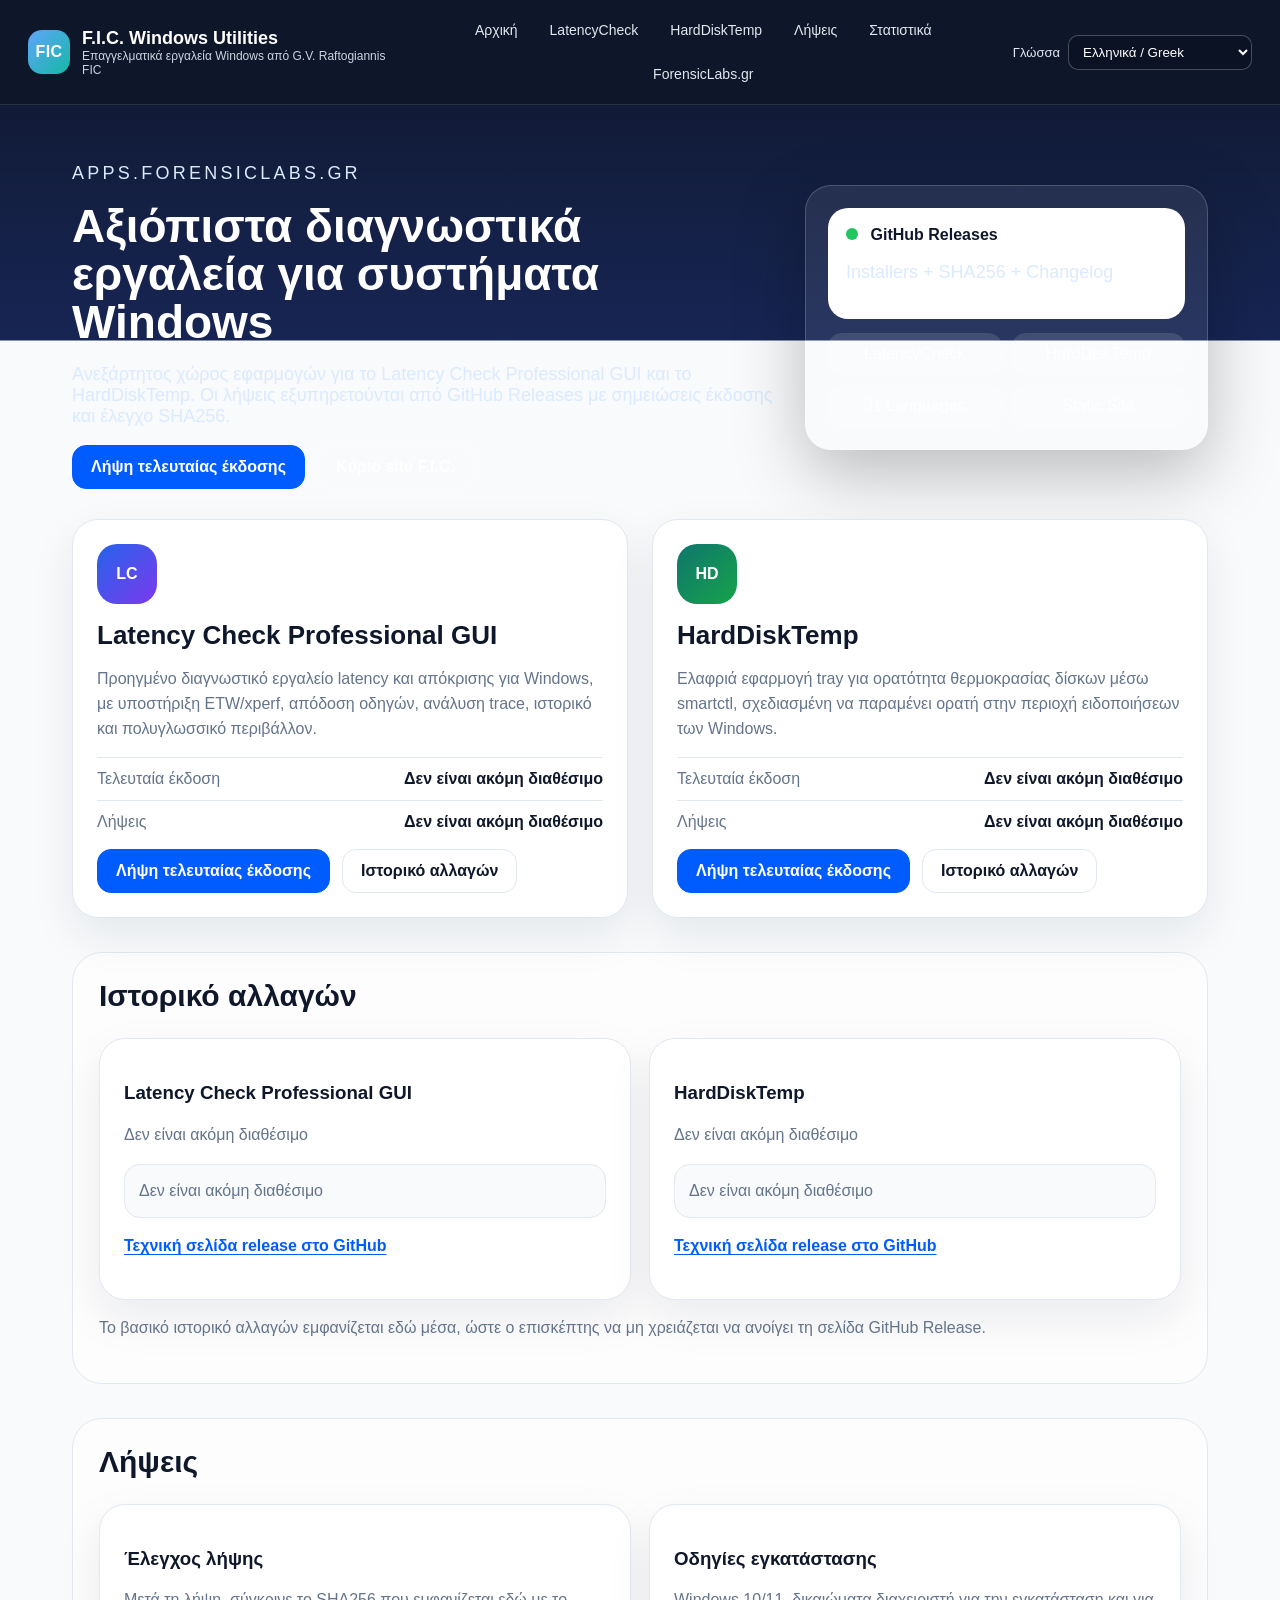
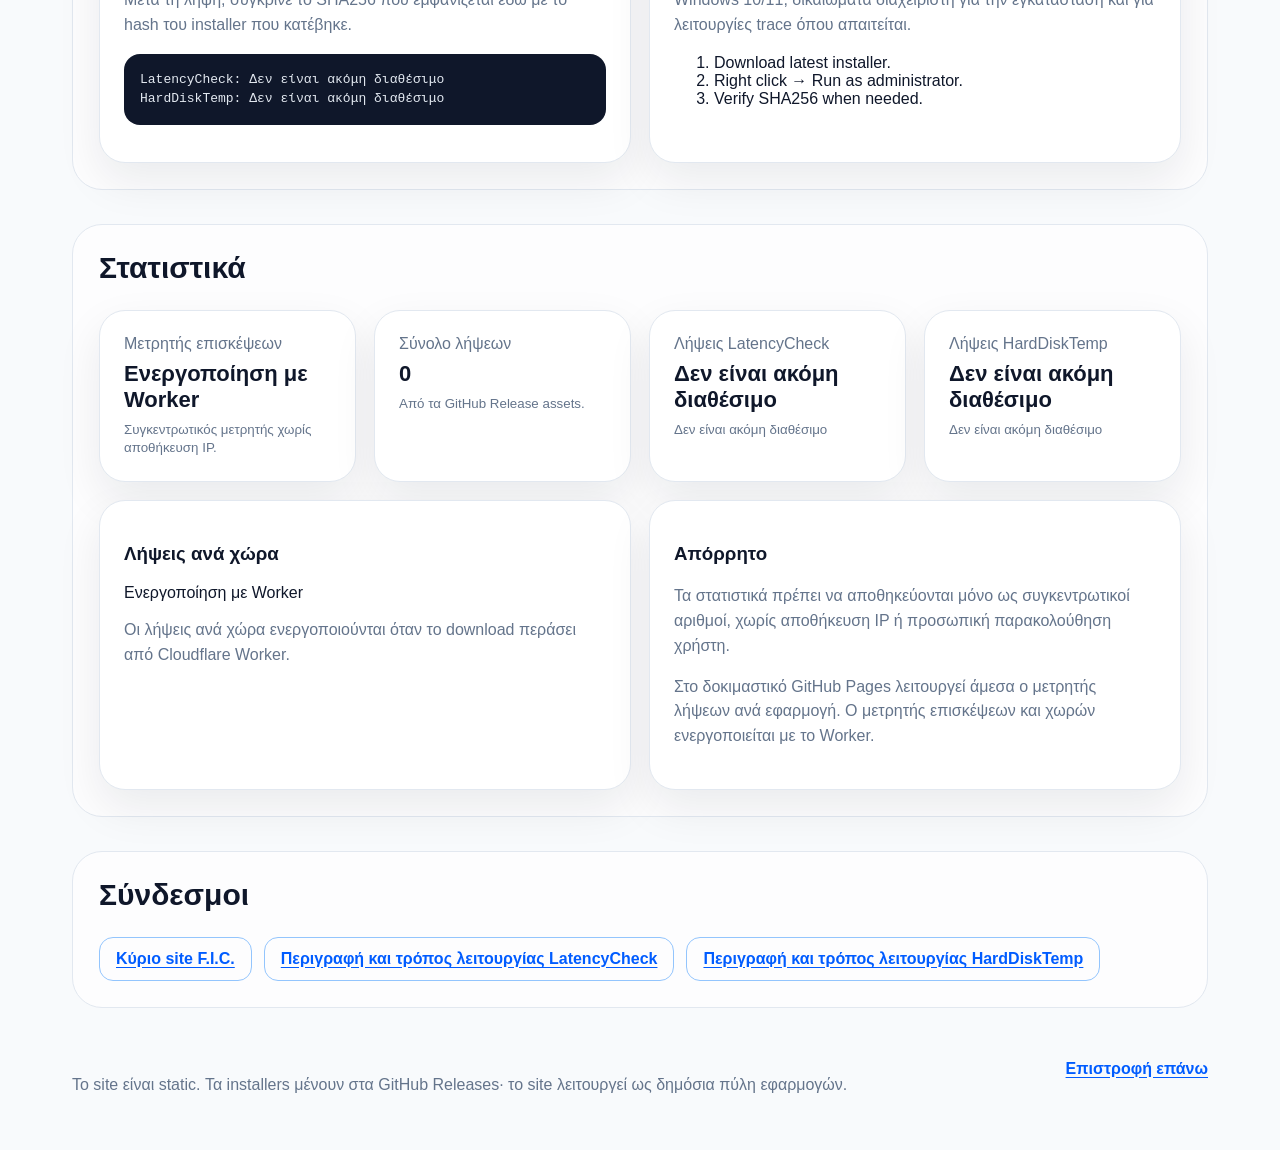
==== index.html @ 9eed41ca "Deploy FIC Windows Utilities site" ====
<!doctype html>
<html lang="el" dir="ltr">
<head>
  <meta charset="utf-8">
  <meta name="viewport" content="width=device-width, initial-scale=1">
  <title>F.I.C. Windows Utilities</title>
  <meta name="description" content="F.I.C. Windows Utilities - LatencyCheck and HardDiskTemp downloads, changelog, SHA256 and installation instructions.">
  <link rel="stylesheet" href="assets/css/styles.css">
</head>
<body>
  <header class="topbar">
    <div class="brand">
      <div class="brand-mark">FIC</div>
      <div>
        <div class="brand-title" data-i18n="title">F.I.C. Windows Utilities</div>
        <div class="brand-subtitle" data-i18n="subtitle">Επαγγελματικά εργαλεία Windows από G.V. Raftogiannis FIC</div>
      </div>
    </div>
    <nav class="nav">
      <a href="#home" data-i18n="nav_home">Αρχική</a>
      <a href="#latencycheck" data-i18n="nav_latency">LatencyCheck</a>
      <a href="#harddisktemp" data-i18n="nav_harddisk">HardDiskTemp</a>
      <a href="#downloads" data-i18n="nav_downloads">Λήψεις</a>
      <a href="#statistics" data-i18n="nav_stats">Στατιστικά</a>
      <a href="https://www.forensiclabs.gr/" data-i18n="nav_forensic">ForensicLabs.gr</a>
    </nav>
    <label class="language-box">
      <span data-i18n="language">Γλώσσα</span>
      <select id="languageSelect" aria-label="Language selector"></select>
    </label>
  </header>

  <main>
    <section id="home" class="hero">
      <div class="hero-content">
        <p class="eyebrow">apps.forensiclabs.gr</p>
        <h1 data-i18n="hero_title">Αξιόπιστα διαγνωστικά εργαλεία για συστήματα Windows</h1>
        <p data-i18n="hero_text">Ανεξάρτητος χώρος εφαρμογών για το Latency Check Professional GUI και το HardDiskTemp.</p>
        <div class="hero-actions">
          <a class="button primary" href="#downloads" data-i18n="download_latest">Λήψη τελευταίας έκδοσης</a>
          <a class="button ghost" href="https://www.forensiclabs.gr/" data-i18n="site_link">Κύριο site F.I.C.</a>
        </div>
      </div>
      <div class="hero-panel">
        <div class="status-card">
          <span class="status-dot"></span>
          <strong>GitHub Releases</strong>
          <p>Installers + SHA256 + Changelog</p>
        </div>
        <div class="mini-grid">
          <span>LatencyCheck</span>
          <span>HardDiskTemp</span>
          <span>31 Languages</span>
          <span>Static Site</span>
        </div>
      </div>
    </section>

    <section class="apps-grid">
      <article id="latencycheck" class="app-card">
        <div class="app-icon latency">LC</div>
        <h2 data-i18n="latency_title">Latency Check Professional GUI</h2>
        <p data-i18n="latency_desc"></p>
        <div class="meta-row"><span data-i18n="latest_version">Τελευταία έκδοση</span><strong id="latencyVersion" data-i18n="loading">Φόρτωση...</strong></div>
        <div class="meta-row"><span data-i18n="download_count">Λήψεις</span><strong id="latencyDownloads" data-i18n="loading">Φόρτωση...</strong></div>
        <div class="card-actions">
          <a class="button primary" id="latencyDownload" href="/download/latencycheck" data-i18n="download_latest">Λήψη τελευταίας έκδοσης</a>
          <a class="button ghost" href="#changelog" data-i18n="changelog">Ιστορικό αλλαγών</a>
        </div>
      </article>

      <article id="harddisktemp" class="app-card">
        <div class="app-icon disk">HD</div>
        <h2 data-i18n="harddisk_title">HardDiskTemp</h2>
        <p data-i18n="harddisk_desc"></p>
        <div class="meta-row"><span data-i18n="latest_version">Τελευταία έκδοση</span><strong id="harddiskVersion" data-i18n="loading">Φόρτωση...</strong></div>
        <div class="meta-row"><span data-i18n="download_count">Λήψεις</span><strong id="harddiskDownloads" data-i18n="loading">Φόρτωση...</strong></div>
        <div class="card-actions">
          <a class="button primary" id="harddiskDownload" href="/download/harddisktemp" data-i18n="download_latest">Λήψη τελευταίας έκδοσης</a>
          <a class="button ghost" href="#changelog" data-i18n="changelog">Ιστορικό αλλαγών</a>
        </div>
      </article>
    </section>


    <section id="changelog" class="section">
      <h2 data-i18n="changelog">Ιστορικό αλλαγών</h2>
      <div class="info-grid">
        <div class="info-card">
          <h3 data-i18n="latency_title">Latency Check Professional GUI</h3>
          <p id="latencyReleaseTitle" data-i18n="loading">Φόρτωση...</p>
          <div id="latencyReleaseNotes" class="release-notes" data-i18n="loading">Φόρτωση...</div>
          <p class="note">
            <a href="https://github.com/raftog/LatencyCheck-Updates/releases/latest"
               target="_blank"
               rel="noopener"
               data-i18n="technical_release_page">
              Τεχνική σελίδα release στο GitHub
            </a>
          </p>
        </div>
        <div class="info-card">
          <h3 data-i18n="harddisk_title">HardDiskTemp</h3>
          <p id="harddiskReleaseTitle" data-i18n="loading">Φόρτωση...</p>
          <div id="harddiskReleaseNotes" class="release-notes" data-i18n="loading">Φόρτωση...</div>
          <p class="note">
            <a href="https://github.com/raftog/HardDiskTemp-Updates/releases/latest"
               target="_blank"
               rel="noopener"
               data-i18n="technical_release_page">
              Τεχνική σελίδα release στο GitHub
            </a>
          </p>
        </div>
      </div>
      <p class="note" data-i18n="changelog_note">
        Το βασικό ιστορικό αλλαγών εμφανίζεται εδώ μέσα, ώστε ο επισκέπτης να μη χρειάζεται να ανοίγει τη σελίδα GitHub Release.
      </p>
    </section>

    <section id="downloads" class="section">
      <h2 data-i18n="nav_downloads">Λήψεις</h2>
      <div class="info-grid">
        <div class="info-card">
          <h3 data-i18n="verify_title">Έλεγχος λήψης</h3>
          <p data-i18n="verify_text"></p>
          <pre id="shaBox">LatencyCheck: <span id="latencySha" data-i18n="loading">Φόρτωση...</span>
HardDiskTemp: <span id="harddiskSha" data-i18n="loading">Φόρτωση...</span></pre>
        </div>
        <div class="info-card">
          <h3 data-i18n="install_guide">Οδηγίες εγκατάστασης</h3>
          <p data-i18n="req_text"></p>
          <ol>
            <li>Download latest installer.</li>
            <li>Right click → Run as administrator.</li>
            <li>Verify SHA256 when needed.</li>
          </ol>
        </div>
      </div>
    </section>

    <section id="statistics" class="section">
      <h2 data-i18n="nav_stats">Στατιστικά</h2>

      <div class="stats-grid counters-grid">
        <div class="stat-card">
          <span data-i18n="visitor_counter">Μετρητής επισκέψεων</span>
          <strong id="totalVisitsCounter" data-i18n="counter_worker_pending">Ενεργοποίηση με Worker</strong>
          <small data-i18n="visitor_counter_note">Συγκεντρωτικός μετρητής χωρίς αποθήκευση IP.</small>
        </div>

        <div class="stat-card">
          <span data-i18n="stats_total_downloads">Σύνολο λήψεων</span>
          <strong id="totalStatsDownloads" data-i18n="loading">Φόρτωση...</strong>
          <small data-i18n="download_counter_note">Από τα GitHub Release assets.</small>
        </div>

        <div class="stat-card">
          <span data-i18n="latency_downloads">Λήψεις LatencyCheck</span>
          <strong id="latencyStatsDownloads" data-i18n="loading">Φόρτωση...</strong>
          <small id="latencyStatsVersion" data-i18n="loading">Φόρτωση...</small>
        </div>

        <div class="stat-card">
          <span data-i18n="harddisk_downloads">Λήψεις HardDiskTemp</span>
          <strong id="harddiskStatsDownloads" data-i18n="loading">Φόρτωση...</strong>
          <small id="harddiskStatsVersion" data-i18n="loading">Φόρτωση...</small>
        </div>
      </div>

      <div class="info-grid stats-detail-grid">
        <div class="info-card">
          <h3 data-i18n="country_stats">Λήψεις ανά χώρα</h3>
          <div id="countryStatsTable" class="counter-table" data-i18n="counter_worker_pending">Ενεργοποίηση με Worker</div>
          <p class="note" data-i18n="country_counter_note">
            Οι λήψεις ανά χώρα ενεργοποιούνται όταν το download περάσει από Cloudflare Worker.
          </p>
        </div>

        <div class="info-card">
          <h3 data-i18n="privacy_title">Απόρρητο</h3>
          <p data-i18n="privacy_text">Τα στατιστικά πρέπει να αποθηκεύονται μόνο ως συγκεντρωτικοί αριθμοί, χωρίς αποθήκευση IP ή προσωπική παρακολούθηση χρήστη.</p>
          <p class="note" data-i18n="counter_status_note">
            Στο δοκιμαστικό GitHub Pages λειτουργεί άμεσα ο μετρητής λήψεων ανά εφαρμογή. Ο μετρητής επισκέψεων και χωρών ενεργοποιείται με το Worker.
          </p>
        </div>
      </div>
    </section>

    <section class="section">
      <h2 data-i18n="links">Σύνδεσμοι</h2>
      <div class="links-row">
        <a href="https://www.forensiclabs.gr/" target="_blank" rel="noopener" data-i18n="site_link">Κύριο site F.I.C.</a>
        <a href="#latencycheck-operation" data-i18n="latency_operation_link">Περιγραφή και τρόπος λειτουργίας LatencyCheck</a>
        <a href="#harddisktemp-operation" data-i18n="harddisk_operation_link">Περιγραφή και τρόπος λειτουργίας HardDiskTemp</a>
      </div>
    </section>
  </main>

  <footer>
    <p data-i18n="footer_note"></p>
    <a href="#home" data-i18n="back_to_top">Επιστροφή επάνω</a>
  </footer>

  <script src="assets/js/translations.js"></script>
  <script src="assets/js/app.js"></script>
</body>
</html>
---- assets/css/styles.css ----
:root{
  --bg:#0f172a;
  --panel:#111827;
  --card:#ffffff;
  --text:#0f172a;
  --muted:#64748b;
  --line:#e2e8f0;
  --accent:#005CFF;
  --accent2:#00A6FF;
  --soft:#f8fafc;
}
*{box-sizing:border-box}
html{scroll-behavior:smooth}
body{margin:0;font-family:Segoe UI,Arial,sans-serif;background:linear-gradient(180deg,#0f172a 0%,#172554 340px,#f8fafc 341px);color:var(--text)}
a{color:inherit}
.topbar{position:sticky;top:0;z-index:10;display:flex;gap:18px;align-items:center;justify-content:space-between;padding:14px 28px;background:rgba(15,23,42,.92);backdrop-filter:blur(10px);color:white;border-bottom:1px solid rgba(255,255,255,.12)}
.brand{display:flex;align-items:center;gap:12px;min-width:260px}
.brand-mark{width:44px;height:44px;border-radius:14px;background:linear-gradient(135deg,#60a5fa,#14b8a6);display:grid;place-items:center;font-weight:800;letter-spacing:.5px}
.brand-title{font-weight:800;font-size:18px}
.brand-subtitle{font-size:12px;color:#cbd5e1}
.nav{display:flex;gap:12px;align-items:center;flex-wrap:wrap;justify-content:center}
.nav a{text-decoration:none;font-size:14px;color:#e2e8f0;padding:8px 10px;border-radius:999px}
.nav a:hover{background:rgba(255,255,255,.12)}
.language-box{display:flex;align-items:center;gap:8px;font-size:13px;color:#e2e8f0}
select{border:1px solid rgba(255,255,255,.25);border-radius:10px;padding:8px 10px;background:#0b1224;color:white}
main{max-width:1180px;margin:0 auto;padding:32px 22px}
.hero{display:grid;grid-template-columns:1.4fr .8fr;gap:28px;align-items:center;min-height:360px;color:white}
.eyebrow{text-transform:uppercase;letter-spacing:.18em;color:#93c5fd;font-size:13px}
.hero h1{font-size:46px;line-height:1.05;margin:10px 0 14px}
.hero p{font-size:18px;color:#dbeafe;max-width:760px}
.hero-actions,.card-actions,.links-row{display:flex;gap:12px;flex-wrap:wrap;margin-top:18px}
.button{display:inline-flex;align-items:center;justify-content:center;text-decoration:none;border-radius:14px;padding:12px 18px;font-weight:700;border:1px solid var(--line);transition:.16s ease}
.button.primary{background:var(--accent);color:white;border-color:var(--accent)}
.button.primary:hover{filter:brightness(1.08);transform:translateY(-1px)}
.button.ghost{background:rgba(255,255,255,.08);color:inherit;border-color:rgba(255,255,255,.22)}
.app-card .button.ghost,.info-card .button.ghost{background:white;color:var(--text);border-color:var(--line)}
.hero-panel{background:rgba(255,255,255,.08);border:1px solid rgba(255,255,255,.18);border-radius:26px;padding:22px;box-shadow:0 24px 70px rgba(0,0,0,.25)}
.status-card{background:white;color:var(--text);border-radius:20px;padding:18px}
.status-dot{display:inline-block;width:12px;height:12px;border-radius:50%;background:#22c55e;margin-right:8px}
.mini-grid{display:grid;grid-template-columns:1fr 1fr;gap:10px;margin-top:14px}
.mini-grid span{background:rgba(255,255,255,.12);padding:12px;border-radius:14px;text-align:center}
.apps-grid{display:grid;grid-template-columns:1fr 1fr;gap:24px;margin-top:22px}
.app-card,.info-card,.stat-card{background:white;border:1px solid var(--line);border-radius:26px;padding:24px;box-shadow:0 18px 45px rgba(15,23,42,.08)}
.app-icon{width:60px;height:60px;border-radius:20px;display:grid;place-items:center;font-weight:900;color:white;margin-bottom:16px}
.app-icon.latency{background:linear-gradient(135deg,#2563eb,#7c3aed)}
.app-icon.disk{background:linear-gradient(135deg,#0f766e,#16a34a)}
.app-card h2{font-size:26px;margin:0 0 10px}
.app-card p,.info-card p,.note{color:var(--muted);line-height:1.55}
.meta-row{display:flex;justify-content:space-between;gap:14px;border-top:1px solid var(--line);padding-top:12px;margin-top:12px;color:var(--muted)}
.meta-row strong{color:var(--text)}
.section{margin-top:34px;background:rgba(255,255,255,.72);border:1px solid var(--line);border-radius:30px;padding:26px}
.section h2{margin-top:0;font-size:30px}
.info-grid,.stats-grid{display:grid;grid-template-columns:1fr 1fr;gap:18px}
pre{white-space:pre-wrap;word-break:break-word;background:#0f172a;color:#e2e8f0;border-radius:16px;padding:16px;font-size:13px;line-height:1.5}
.stat-card span{display:block;color:var(--muted);margin-bottom:8px}
.stat-card strong{font-size:22px}
.links-row a{background:white;border:1px solid var(--line);border-radius:14px;text-decoration:none;padding:12px 16px}
footer{max-width:1180px;margin:20px auto 40px;padding:0 22px;color:#64748b;display:flex;justify-content:space-between;gap:16px;flex-wrap:wrap}
[dir="rtl"] body{text-align:right}
[dir="rtl"] .brand,[dir="rtl"] .hero-actions,[dir="rtl"] .card-actions,[dir="rtl"] .links-row{flex-direction:row-reverse}
@media (max-width:900px){
  .topbar{position:relative;align-items:flex-start;flex-direction:column}
  .hero,.apps-grid,.info-grid,.stats-grid{grid-template-columns:1fr}
  .hero h1{font-size:34px}
  .brand{min-width:unset}
}


/* Electric-blue, underlined normal links */
main a:not(.button),
footer a,
.links-row a {
  color:#005CFF !important;
  text-decoration:underline !important;
  text-decoration-thickness:2px;
  text-underline-offset:3px;
  font-weight:700;
}
main a:not(.button):hover,
footer a:hover,
.links-row a:hover {
  color:#00A6FF !important;
}

.links-row a {
  background:transparent;
  border-color:#93C5FD;
}


.release-notes {
  color: var(--muted);
  line-height: 1.55;
  white-space: pre-wrap;
  background: #f8fafc;
  border: 1px solid var(--line);
  border-radius: 16px;
  padding: 14px;
  max-height: 280px;
  overflow: auto;
}


.operation-list {
  margin: 14px 0 0;
  padding-left: 20px;
  color: var(--muted);
  line-height: 1.55;
}
[dir="rtl"] .operation-list {
  padding-left: 0;
  padding-right: 20px;
}
.operation-list li {
  margin: 8px 0;
}


.counters-grid {
  grid-template-columns: repeat(4, minmax(0, 1fr));
}
.stat-card small {
  display: block;
  margin-top: 8px;
  color: var(--muted);
  line-height: 1.35;
}
.stats-detail-grid {
  margin-top: 18px;
}
.counter-table {
  width: 100%;
  overflow: auto;
}
.counter-table table {
  width: 100%;
  border-collapse: collapse;
  font-size: 14px;
}
.counter-table th,
.counter-table td {
  border-bottom: 1px solid var(--line);
  padding: 9px 8px;
  text-align: left;
}
[dir="rtl"] .counter-table th,
[dir="rtl"] .counter-table td {
  text-align: right;
}
.counter-table th {
  color: var(--muted);
  font-weight: 800;
}
.counter-badge {
  display: inline-flex;
  align-items: center;
  gap: 6px;
  border: 1px solid var(--line);
  border-radius: 999px;
  padding: 4px 9px;
  background: #f8fafc;
  color: var(--muted);
  font-size: 12px;
}
@media (max-width: 1100px) {
  .counters-grid {
    grid-template-columns: repeat(2, minmax(0, 1fr));
  }
}
@media (max-width: 650px) {
  .counters-grid {
    grid-template-columns: 1fr;
  }
}
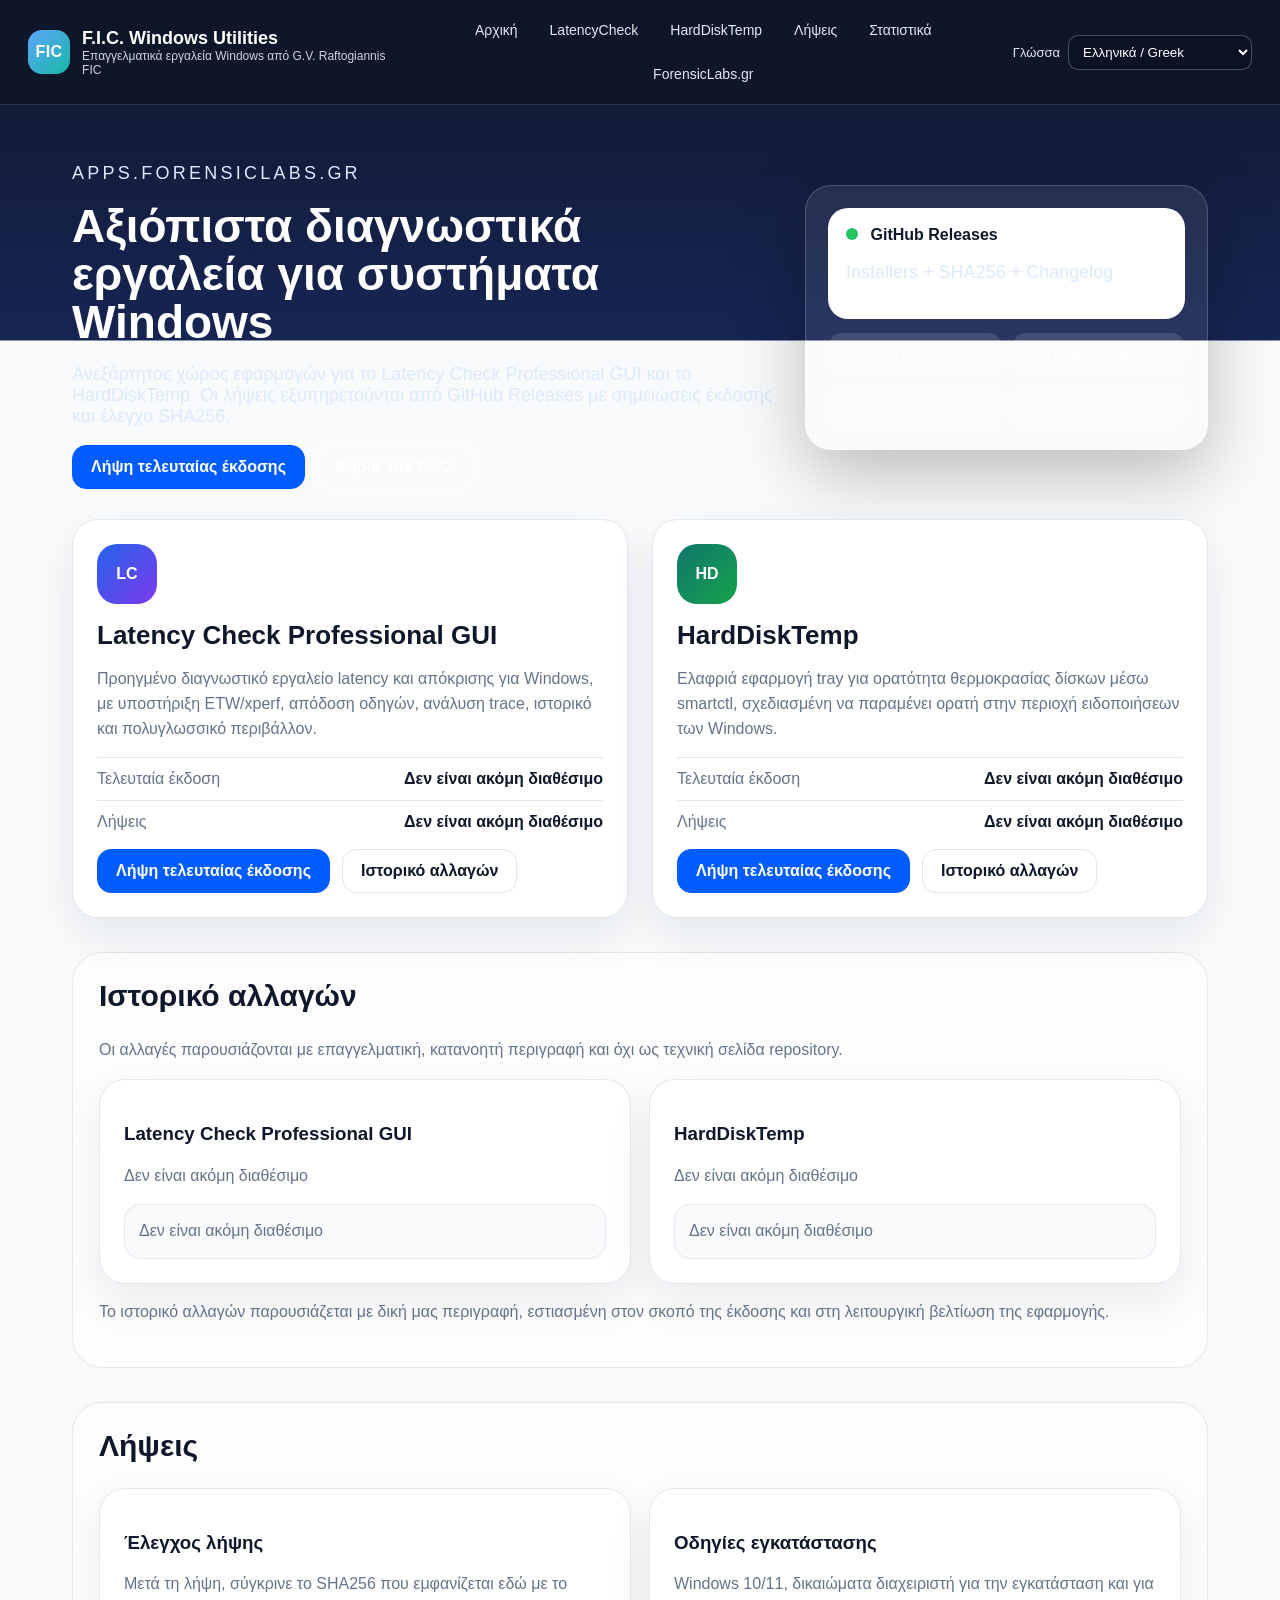
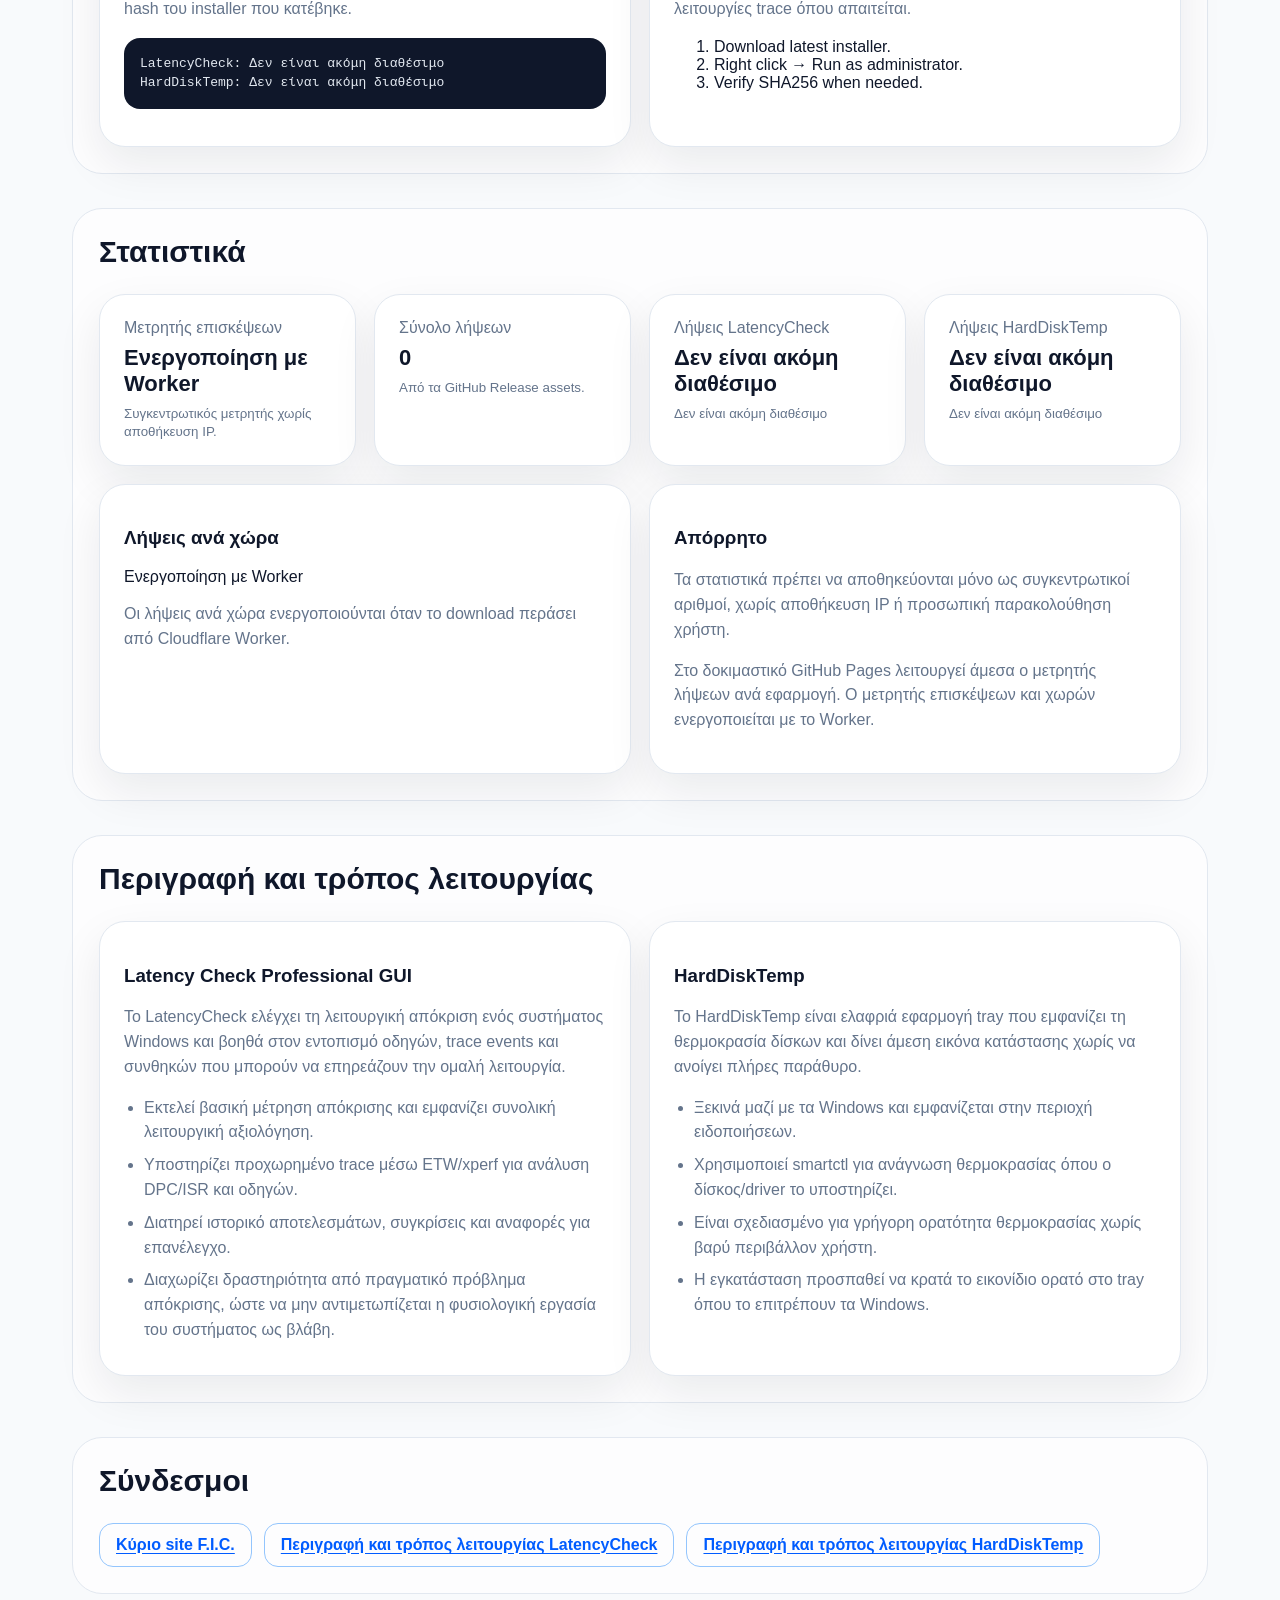
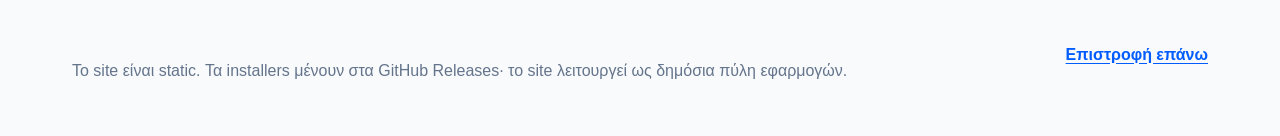
==== commit aee6da55: "Deploy FIC Windows Utilities site" ====
--- a/index.html
+++ b/index.html
@@ -85,36 +85,24 @@
 
     <section id="changelog" class="section">
       <h2 data-i18n="changelog">Ιστορικό αλλαγών</h2>
+      <p class="note" data-i18n="changelog_own_approach_intro">
+        Οι αλλαγές παρουσιάζονται με επαγγελματική, κατανοητή περιγραφή και όχι ως τεχνική σελίδα repository.
+      </p>
+
       <div class="info-grid">
         <div class="info-card">
           <h3 data-i18n="latency_title">Latency Check Professional GUI</h3>
           <p id="latencyReleaseTitle" data-i18n="loading">Φόρτωση...</p>
           <div id="latencyReleaseNotes" class="release-notes" data-i18n="loading">Φόρτωση...</div>
-          <p class="note">
-            <a href="https://github.com/raftog/LatencyCheck-Updates/releases/latest"
-               target="_blank"
-               rel="noopener"
-               data-i18n="technical_release_page">
-              Τεχνική σελίδα release στο GitHub
-            </a>
-          </p>
         </div>
         <div class="info-card">
           <h3 data-i18n="harddisk_title">HardDiskTemp</h3>
           <p id="harddiskReleaseTitle" data-i18n="loading">Φόρτωση...</p>
           <div id="harddiskReleaseNotes" class="release-notes" data-i18n="loading">Φόρτωση...</div>
-          <p class="note">
-            <a href="https://github.com/raftog/HardDiskTemp-Updates/releases/latest"
-               target="_blank"
-               rel="noopener"
-               data-i18n="technical_release_page">
-              Τεχνική σελίδα release στο GitHub
-            </a>
-          </p>
         </div>
       </div>
       <p class="note" data-i18n="changelog_note">
-        Το βασικό ιστορικό αλλαγών εμφανίζεται εδώ μέσα, ώστε ο επισκέπτης να μη χρειάζεται να ανοίγει τη σελίδα GitHub Release.
+        Το ιστορικό αλλαγών παρουσιάζεται με δική μας περιγραφή, εστιασμένη στον σκοπό της έκδοσης και στη λειτουργική βελτίωση της εφαρμογής.
       </p>
     </section>
 
@@ -187,6 +175,38 @@
       </div>
     </section>
 
+
+    <section id="program-operation" class="section">
+      <h2 data-i18n="program_operation_title">Περιγραφή και τρόπος λειτουργίας</h2>
+      <div class="info-grid">
+        <article id="latencycheck-operation" class="info-card">
+          <h3 data-i18n="latency_title">Latency Check Professional GUI</h3>
+          <p data-i18n="latency_operation_intro">
+            Το LatencyCheck ελέγχει τη λειτουργική απόκριση ενός συστήματος Windows και βοηθά στον εντοπισμό οδηγών, trace events και συνθηκών που μπορούν να επηρεάζουν την ομαλή λειτουργία.
+          </p>
+          <ul class="operation-list">
+            <li data-i18n="latency_operation_1">Εκτελεί βασική μέτρηση απόκρισης και εμφανίζει συνολική λειτουργική αξιολόγηση.</li>
+            <li data-i18n="latency_operation_2">Υποστηρίζει προχωρημένο trace μέσω ETW/xperf για ανάλυση DPC/ISR και οδηγών.</li>
+            <li data-i18n="latency_operation_3">Διατηρεί ιστορικό αποτελεσμάτων, συγκρίσεις και αναφορές για επανέλεγχο.</li>
+            <li data-i18n="latency_operation_4">Διαχωρίζει δραστηριότητα από πραγματικό πρόβλημα απόκρισης, ώστε να μην αντιμετωπίζεται η φυσιολογική εργασία του συστήματος ως βλάβη.</li>
+          </ul>
+        </article>
+
+        <article id="harddisktemp-operation" class="info-card">
+          <h3 data-i18n="harddisk_title">HardDiskTemp</h3>
+          <p data-i18n="harddisk_operation_intro">
+            Το HardDiskTemp είναι ελαφριά εφαρμογή tray που εμφανίζει τη θερμοκρασία δίσκων και δίνει άμεση εικόνα κατάστασης χωρίς να ανοίγει πλήρες παράθυρο.
+          </p>
+          <ul class="operation-list">
+            <li data-i18n="harddisk_operation_1">Ξεκινά μαζί με τα Windows και εμφανίζεται στην περιοχή ειδοποιήσεων.</li>
+            <li data-i18n="harddisk_operation_2">Χρησιμοποιεί smartctl για ανάγνωση θερμοκρασίας όπου ο δίσκος/driver το υποστηρίζει.</li>
+            <li data-i18n="harddisk_operation_3">Είναι σχεδιασμένο για γρήγορη ορατότητα θερμοκρασίας χωρίς βαρύ περιβάλλον χρήστη.</li>
+            <li data-i18n="harddisk_operation_4">Η εγκατάσταση προσπαθεί να κρατά το εικονίδιο ορατό στο tray όπου το επιτρέπουν τα Windows.</li>
+          </ul>
+        </article>
+      </div>
+    </section>
+
     <section class="section">
       <h2 data-i18n="links">Σύνδεσμοι</h2>
       <div class="links-row">
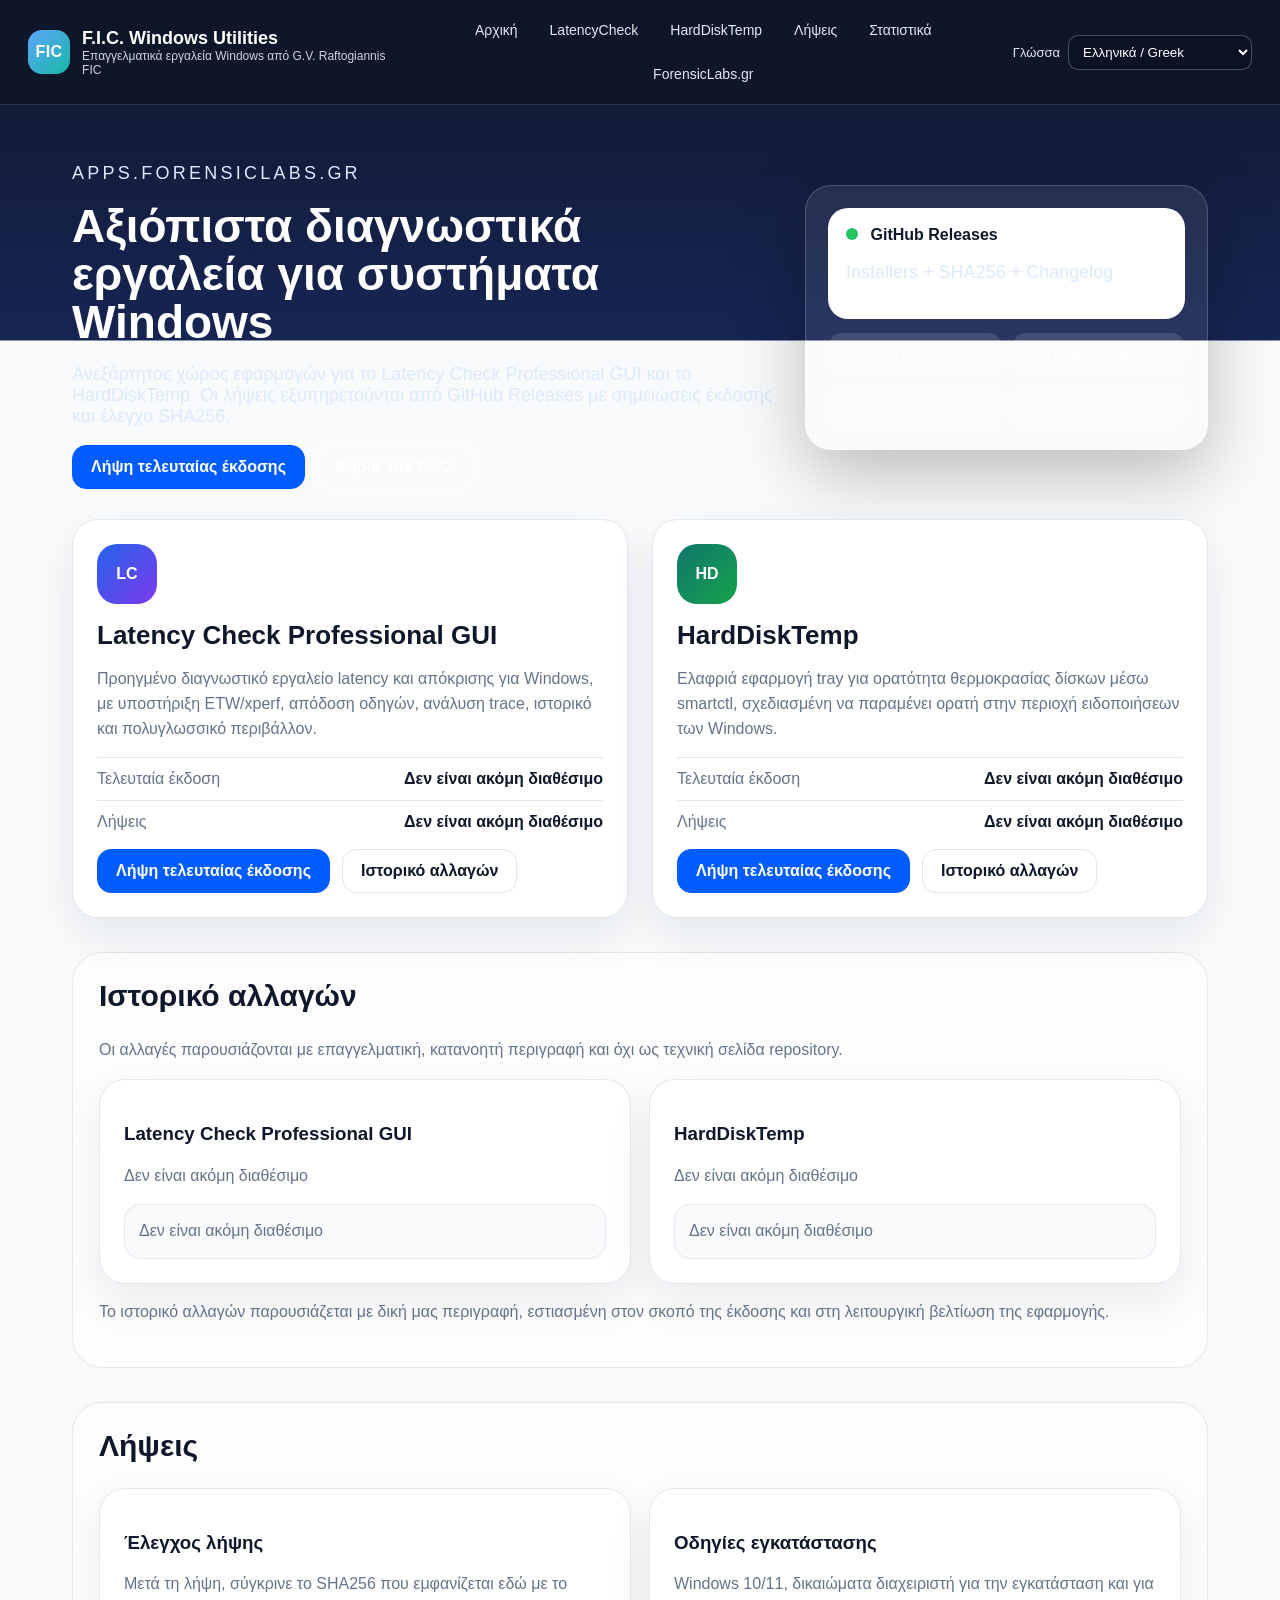
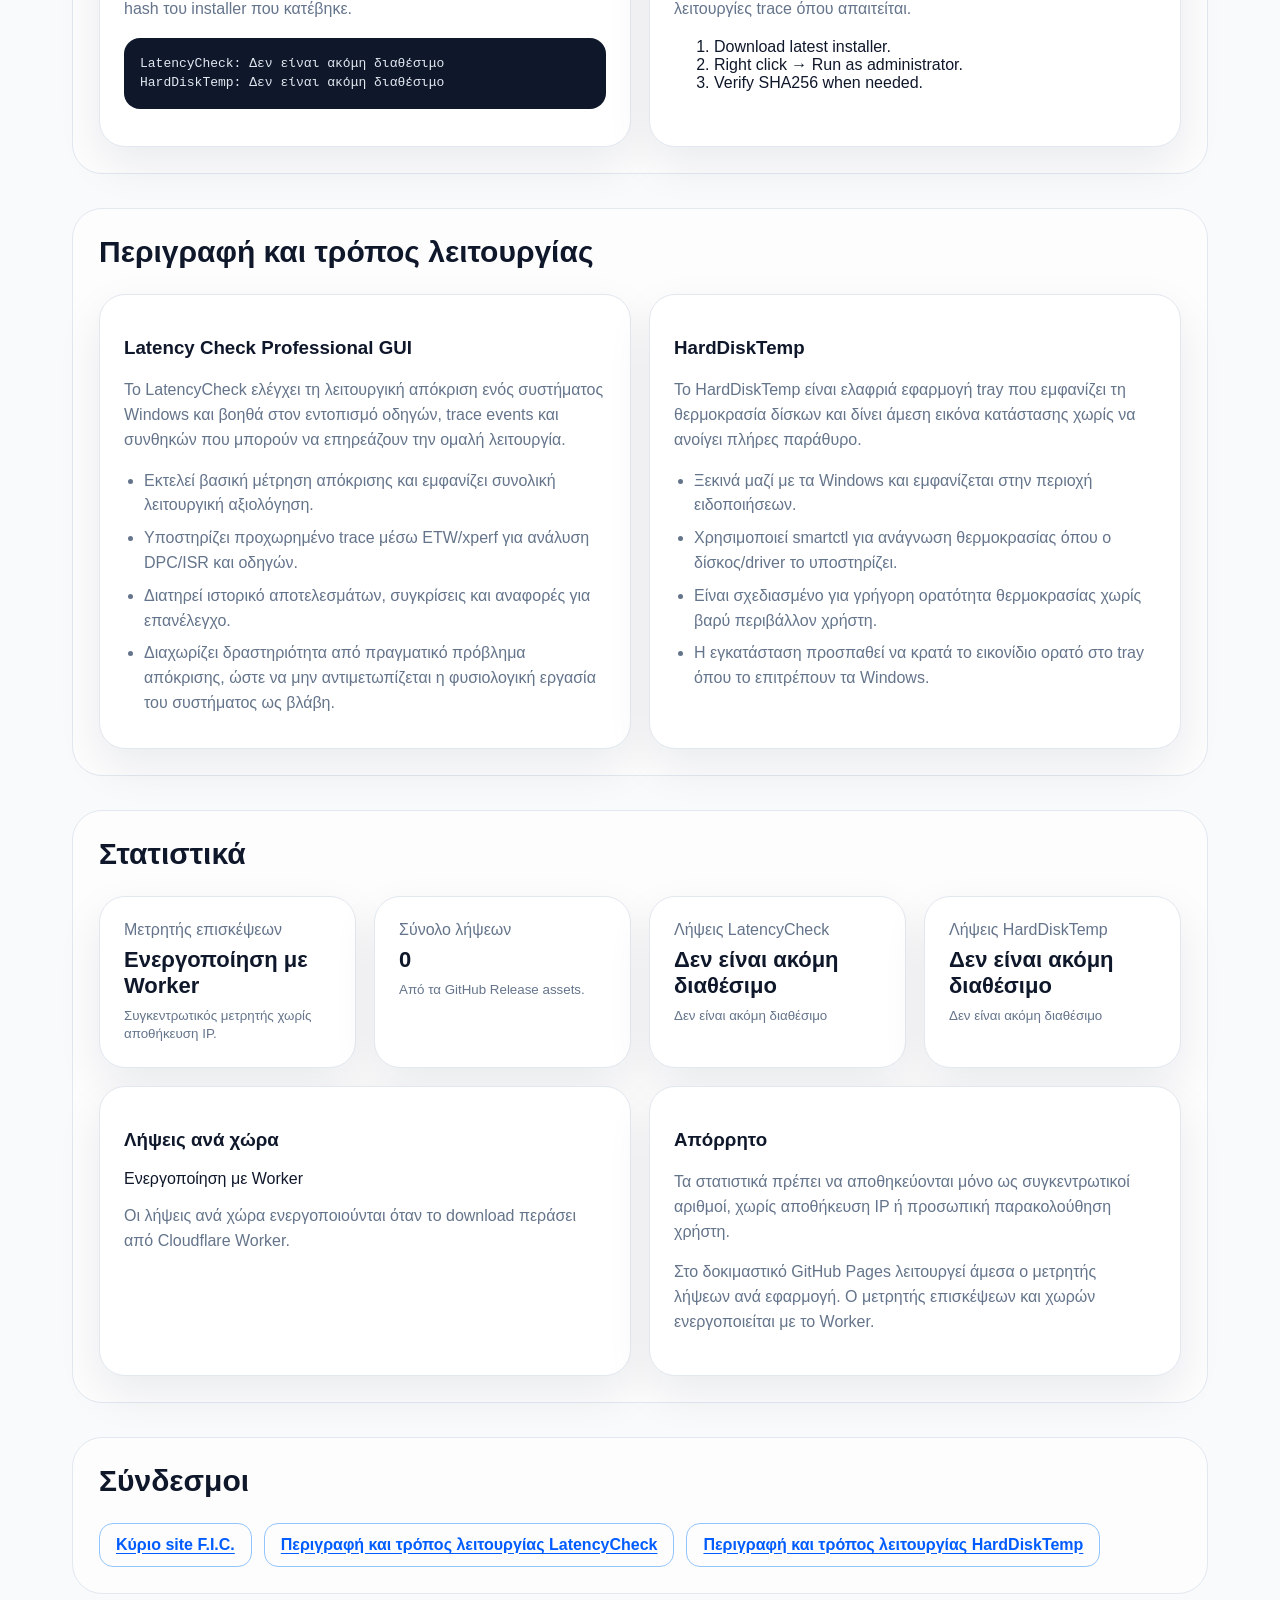
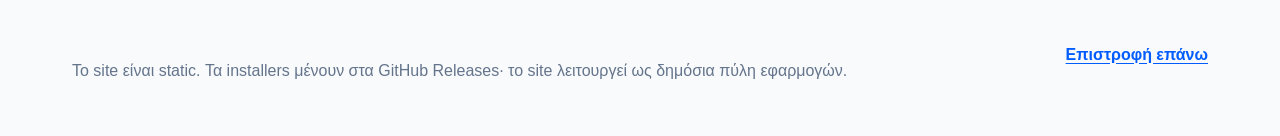
==== commit cae03137: "Deploy FIC Windows Utilities site" ====
--- a/index.html
+++ b/index.html
@@ -127,54 +127,6 @@
       </div>
     </section>
 
-    <section id="statistics" class="section">
-      <h2 data-i18n="nav_stats">Στατιστικά</h2>
-
-      <div class="stats-grid counters-grid">
-        <div class="stat-card">
-          <span data-i18n="visitor_counter">Μετρητής επισκέψεων</span>
-          <strong id="totalVisitsCounter" data-i18n="counter_worker_pending">Ενεργοποίηση με Worker</strong>
-          <small data-i18n="visitor_counter_note">Συγκεντρωτικός μετρητής χωρίς αποθήκευση IP.</small>
-        </div>
-
-        <div class="stat-card">
-          <span data-i18n="stats_total_downloads">Σύνολο λήψεων</span>
-          <strong id="totalStatsDownloads" data-i18n="loading">Φόρτωση...</strong>
-          <small data-i18n="download_counter_note">Από τα GitHub Release assets.</small>
-        </div>
-
-        <div class="stat-card">
-          <span data-i18n="latency_downloads">Λήψεις LatencyCheck</span>
-          <strong id="latencyStatsDownloads" data-i18n="loading">Φόρτωση...</strong>
-          <small id="latencyStatsVersion" data-i18n="loading">Φόρτωση...</small>
-        </div>
-
-        <div class="stat-card">
-          <span data-i18n="harddisk_downloads">Λήψεις HardDiskTemp</span>
-          <strong id="harddiskStatsDownloads" data-i18n="loading">Φόρτωση...</strong>
-          <small id="harddiskStatsVersion" data-i18n="loading">Φόρτωση...</small>
-        </div>
-      </div>
-
-      <div class="info-grid stats-detail-grid">
-        <div class="info-card">
-          <h3 data-i18n="country_stats">Λήψεις ανά χώρα</h3>
-          <div id="countryStatsTable" class="counter-table" data-i18n="counter_worker_pending">Ενεργοποίηση με Worker</div>
-          <p class="note" data-i18n="country_counter_note">
-            Οι λήψεις ανά χώρα ενεργοποιούνται όταν το download περάσει από Cloudflare Worker.
-          </p>
-        </div>
-
-        <div class="info-card">
-          <h3 data-i18n="privacy_title">Απόρρητο</h3>
-          <p data-i18n="privacy_text">Τα στατιστικά πρέπει να αποθηκεύονται μόνο ως συγκεντρωτικοί αριθμοί, χωρίς αποθήκευση IP ή προσωπική παρακολούθηση χρήστη.</p>
-          <p class="note" data-i18n="counter_status_note">
-            Στο δοκιμαστικό GitHub Pages λειτουργεί άμεσα ο μετρητής λήψεων ανά εφαρμογή. Ο μετρητής επισκέψεων και χωρών ενεργοποιείται με το Worker.
-          </p>
-        </div>
-      </div>
-    </section>
-
 
     <section id="program-operation" class="section">
       <h2 data-i18n="program_operation_title">Περιγραφή και τρόπος λειτουργίας</h2>
@@ -207,7 +159,54 @@
       </div>
     </section>
 
-    <section class="section">
+    <section id="statistics" class="section">
+      <h2 data-i18n="nav_stats">Στατιστικά</h2>
+
+      <div class="stats-grid counters-grid">
+        <div class="stat-card">
+          <span data-i18n="visitor_counter">Μετρητής επισκέψεων</span>
+          <strong id="totalVisitsCounter" data-i18n="counter_worker_pending">Ενεργοποίηση με Worker</strong>
+          <small data-i18n="visitor_counter_note">Συγκεντρωτικός μετρητής χωρίς αποθήκευση IP.</small>
+        </div>
+
+        <div class="stat-card">
+          <span data-i18n="stats_total_downloads">Σύνολο λήψεων</span>
+          <strong id="totalStatsDownloads" data-i18n="loading">Φόρτωση...</strong>
+          <small data-i18n="download_counter_note">Από τα GitHub Release assets.</small>
+        </div>
+
+        <div class="stat-card">
+          <span data-i18n="latency_downloads">Λήψεις LatencyCheck</span>
+          <strong id="latencyStatsDownloads" data-i18n="loading">Φόρτωση...</strong>
+          <small id="latencyStatsVersion" data-i18n="loading">Φόρτωση...</small>
+        </div>
+
+        <div class="stat-card">
+          <span data-i18n="harddisk_downloads">Λήψεις HardDiskTemp</span>
+          <strong id="harddiskStatsDownloads" data-i18n="loading">Φόρτωση...</strong>
+          <small id="harddiskStatsVersion" data-i18n="loading">Φόρτωση...</small>
+        </div>
+      </div>
+
+      <div class="info-grid stats-detail-grid">
+        <div class="info-card">
+          <h3 data-i18n="country_stats">Λήψεις ανά χώρα</h3>
+          <div id="countryStatsTable" class="counter-table" data-i18n="counter_worker_pending">Ενεργοποίηση με Worker</div>
+          <p class="note" data-i18n="country_counter_note">
+            Οι λήψεις ανά χώρα ενεργοποιούνται όταν το download περάσει από Cloudflare Worker.
+          </p>
+        </div>
+
+        <div class="info-card">
+          <h3 data-i18n="privacy_title">Απόρρητο</h3>
+          <p data-i18n="privacy_text">Τα στατιστικά πρέπει να αποθηκεύονται μόνο ως συγκεντρωτικοί αριθμοί, χωρίς αποθήκευση IP ή προσωπική παρακολούθηση χρήστη.</p>
+          <p class="note" data-i18n="counter_status_note">
+            Στο δοκιμαστικό GitHub Pages λειτουργεί άμεσα ο μετρητής λήψεων ανά εφαρμογή. Ο μετρητής επισκέψεων και χωρών ενεργοποιείται με το Worker.
+          </p>
+        </div>
+      </div>
+    </section>
+<section class="section">
       <h2 data-i18n="links">Σύνδεσμοι</h2>
       <div class="links-row">
         <a href="https://www.forensiclabs.gr/" target="_blank" rel="noopener" data-i18n="site_link">Κύριο site F.I.C.</a>
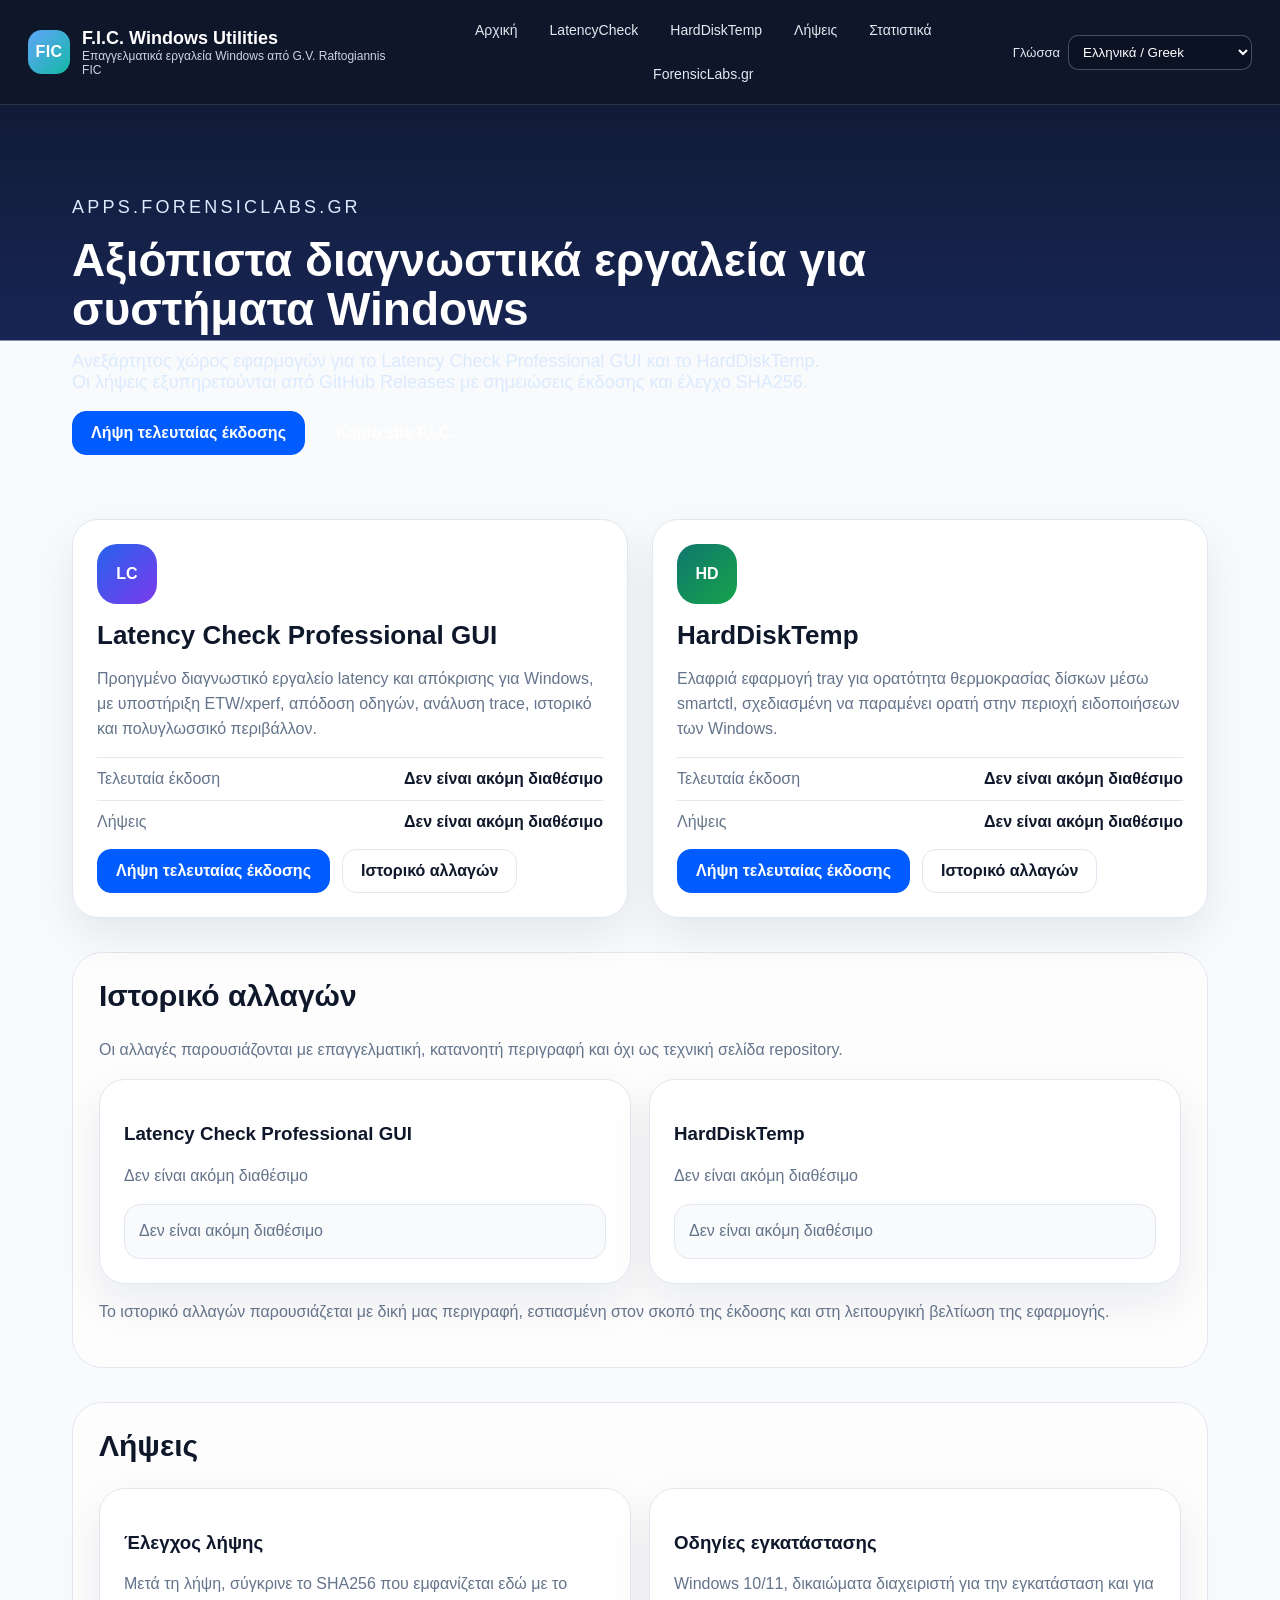
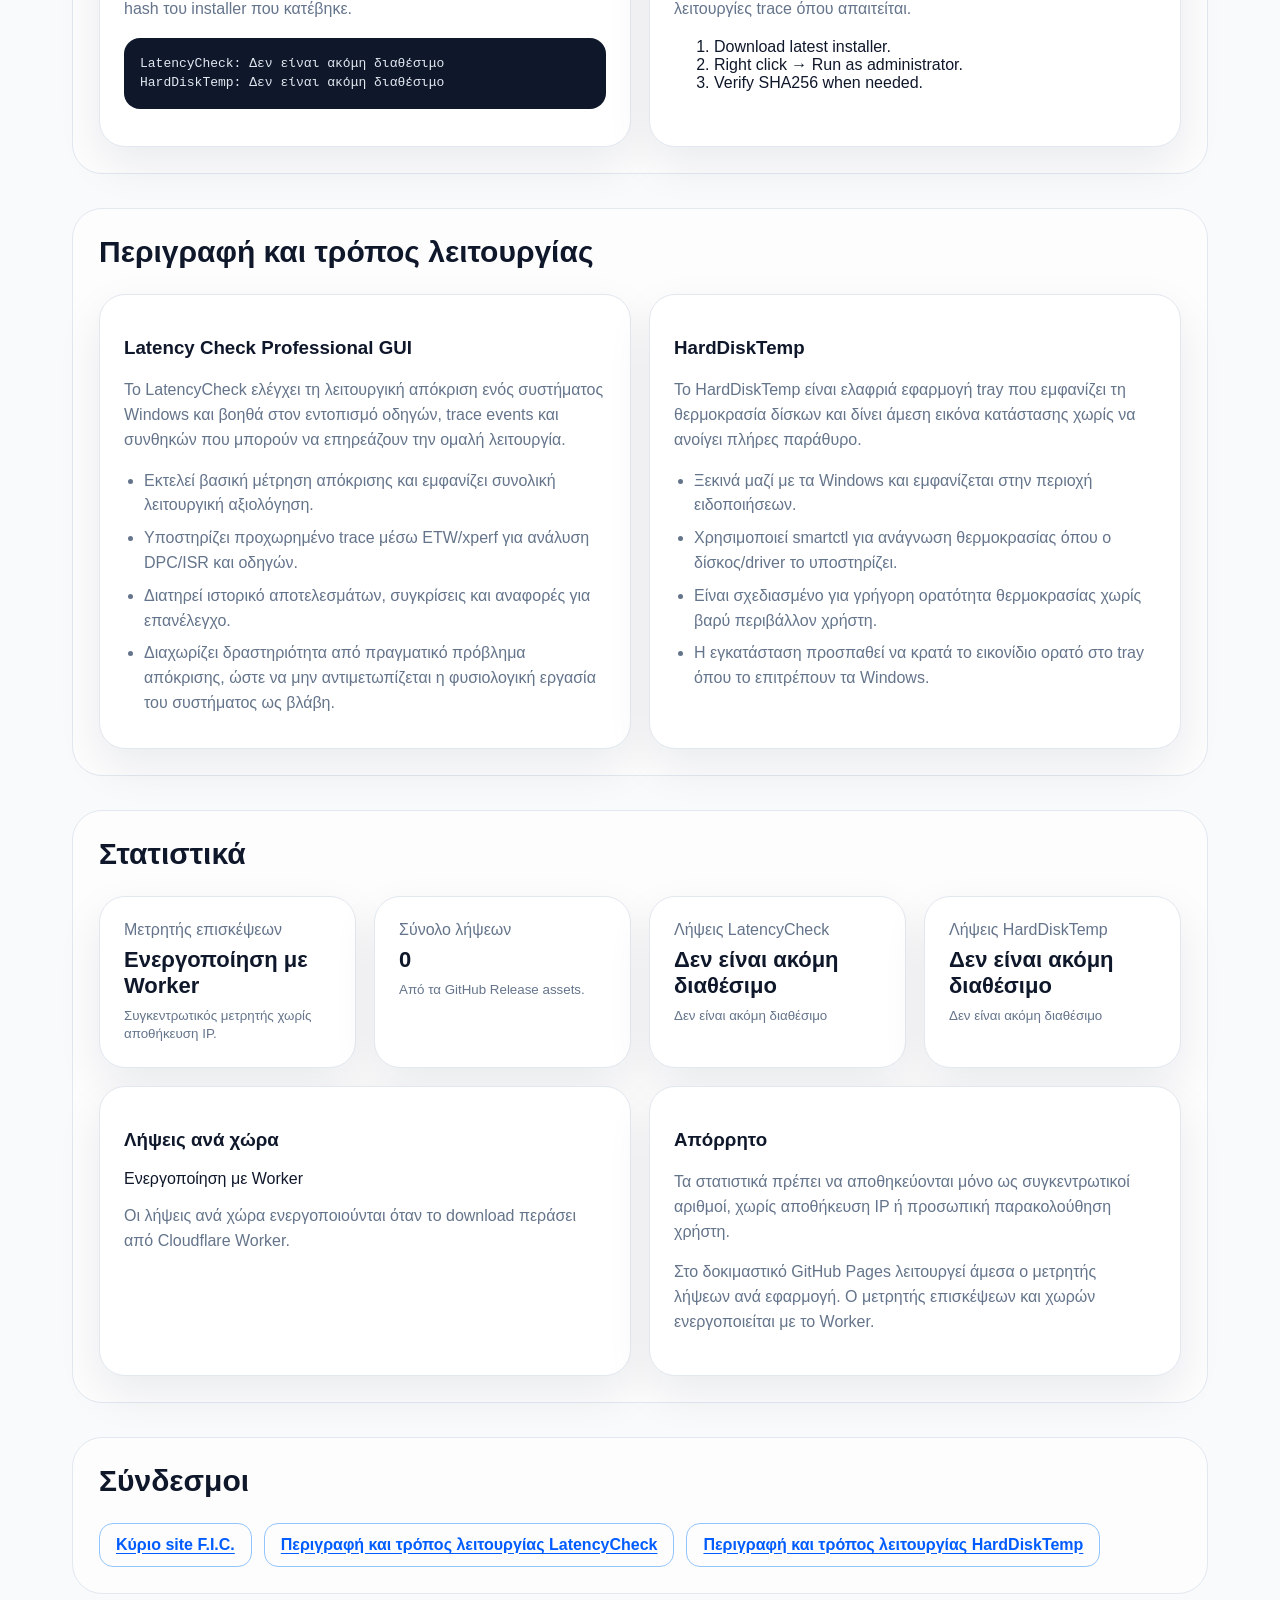
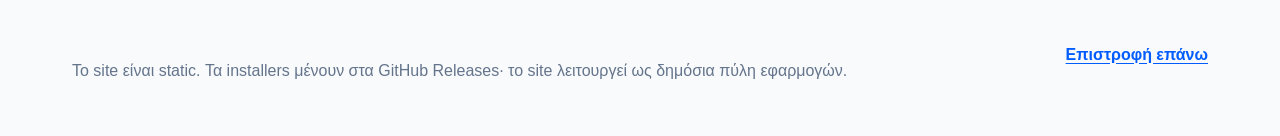
==== commit f0e0f7e6: "Deploy FIC Windows Utilities site" ====
--- a/index.html
+++ b/index.html
@@ -41,19 +41,6 @@
           <a class="button ghost" href="https://www.forensiclabs.gr/" data-i18n="site_link">Κύριο site F.I.C.</a>
         </div>
       </div>
-      <div class="hero-panel">
-        <div class="status-card">
-          <span class="status-dot"></span>
-          <strong>GitHub Releases</strong>
-          <p>Installers + SHA256 + Changelog</p>
-        </div>
-        <div class="mini-grid">
-          <span>LatencyCheck</span>
-          <span>HardDiskTemp</span>
-          <span>31 Languages</span>
-          <span>Static Site</span>
-        </div>
-      </div>
     </section>
 
     <section class="apps-grid">
--- a/assets/css/styles.css
+++ b/assets/css/styles.css
@@ -24,7 +24,7 @@
 .language-box{display:flex;align-items:center;gap:8px;font-size:13px;color:#e2e8f0}
 select{border:1px solid rgba(255,255,255,.25);border-radius:10px;padding:8px 10px;background:#0b1224;color:white}
 main{max-width:1180px;margin:0 auto;padding:32px 22px}
-.hero{display:grid;grid-template-columns:1.4fr .8fr;gap:28px;align-items:center;min-height:360px;color:white}
+.hero{display:grid;grid-template-columns:1fr;gap:28px;align-items:center;min-height:360px;color:white}
 .eyebrow{text-transform:uppercase;letter-spacing:.18em;color:#93c5fd;font-size:13px}
 .hero h1{font-size:46px;line-height:1.05;margin:10px 0 14px}
 .hero p{font-size:18px;color:#dbeafe;max-width:760px}
@@ -172,3 +172,11 @@
     grid-template-columns: 1fr;
   }
 }
+
+.hero-content{max-width:900px;}
+
+
+/* v17: the GitHub Releases hero panel is intentionally removed/hidden */
+.hero-panel {
+  display: none !important;
+}
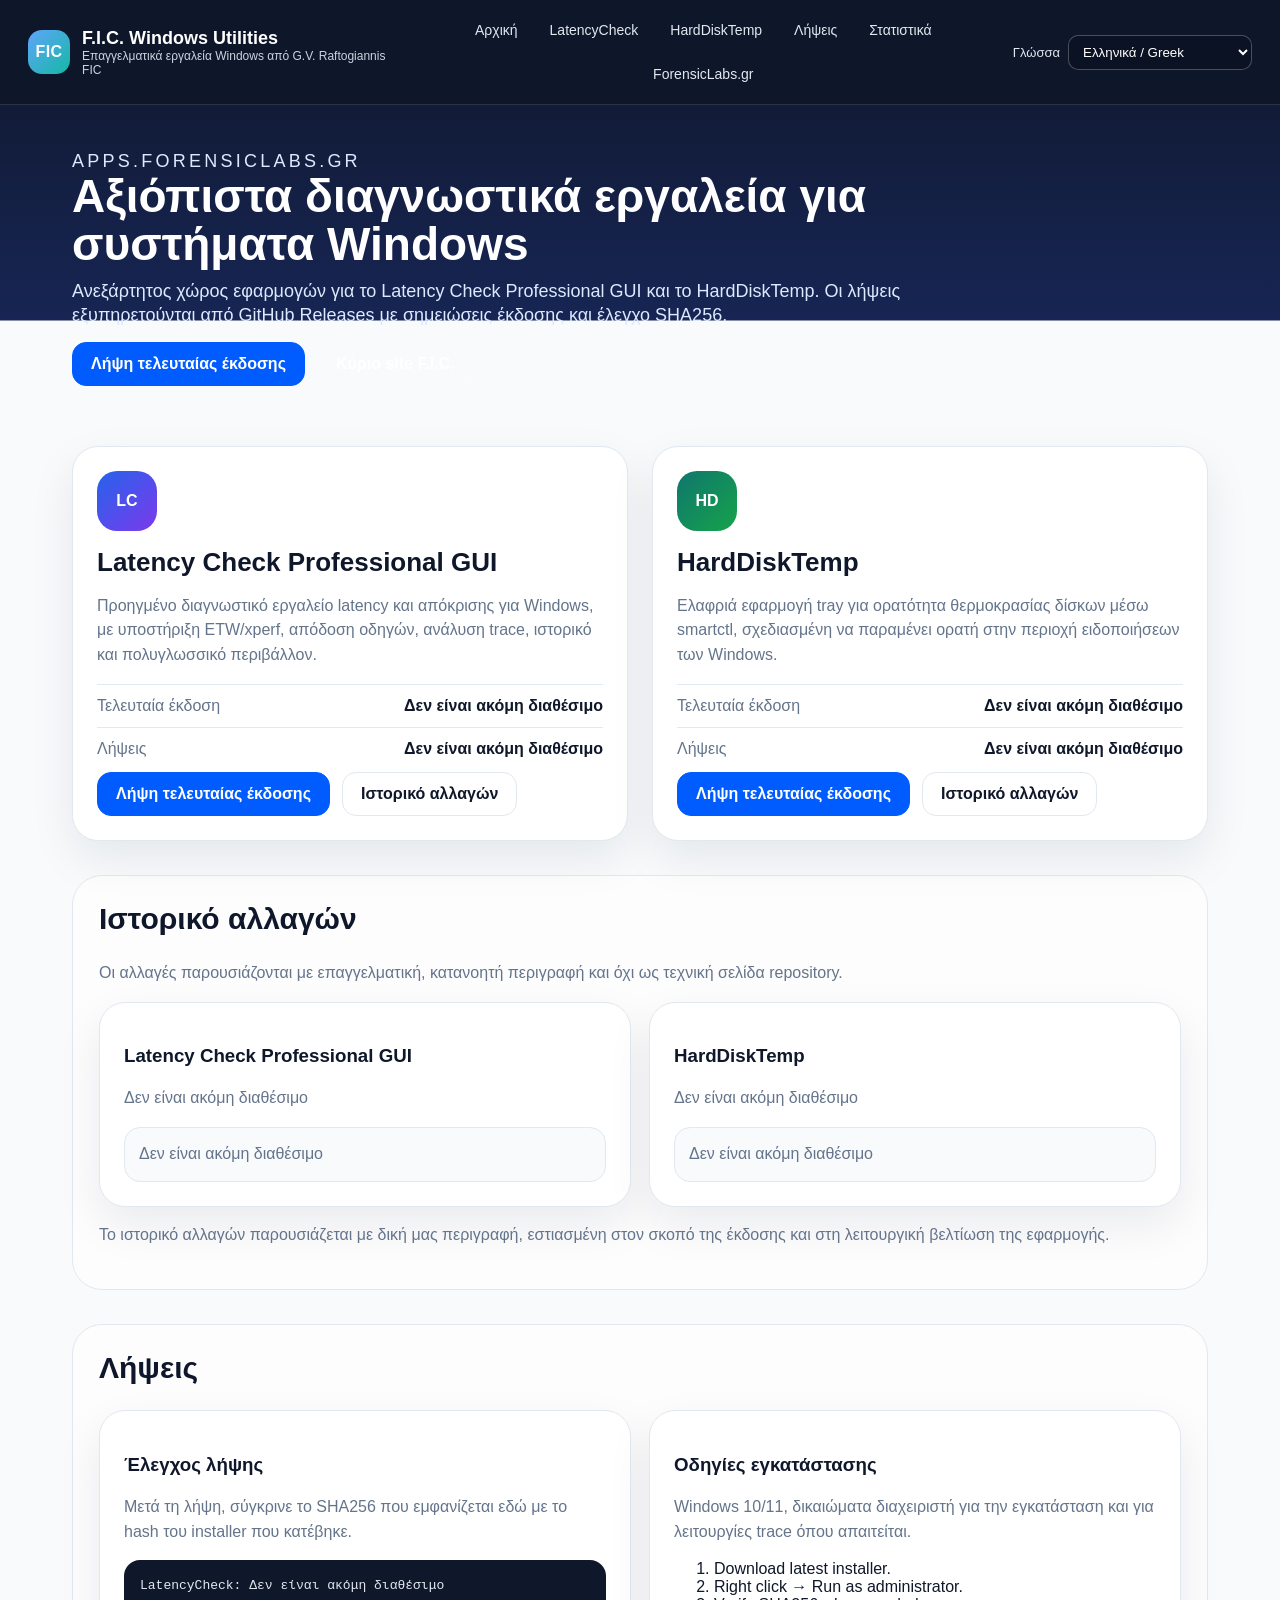
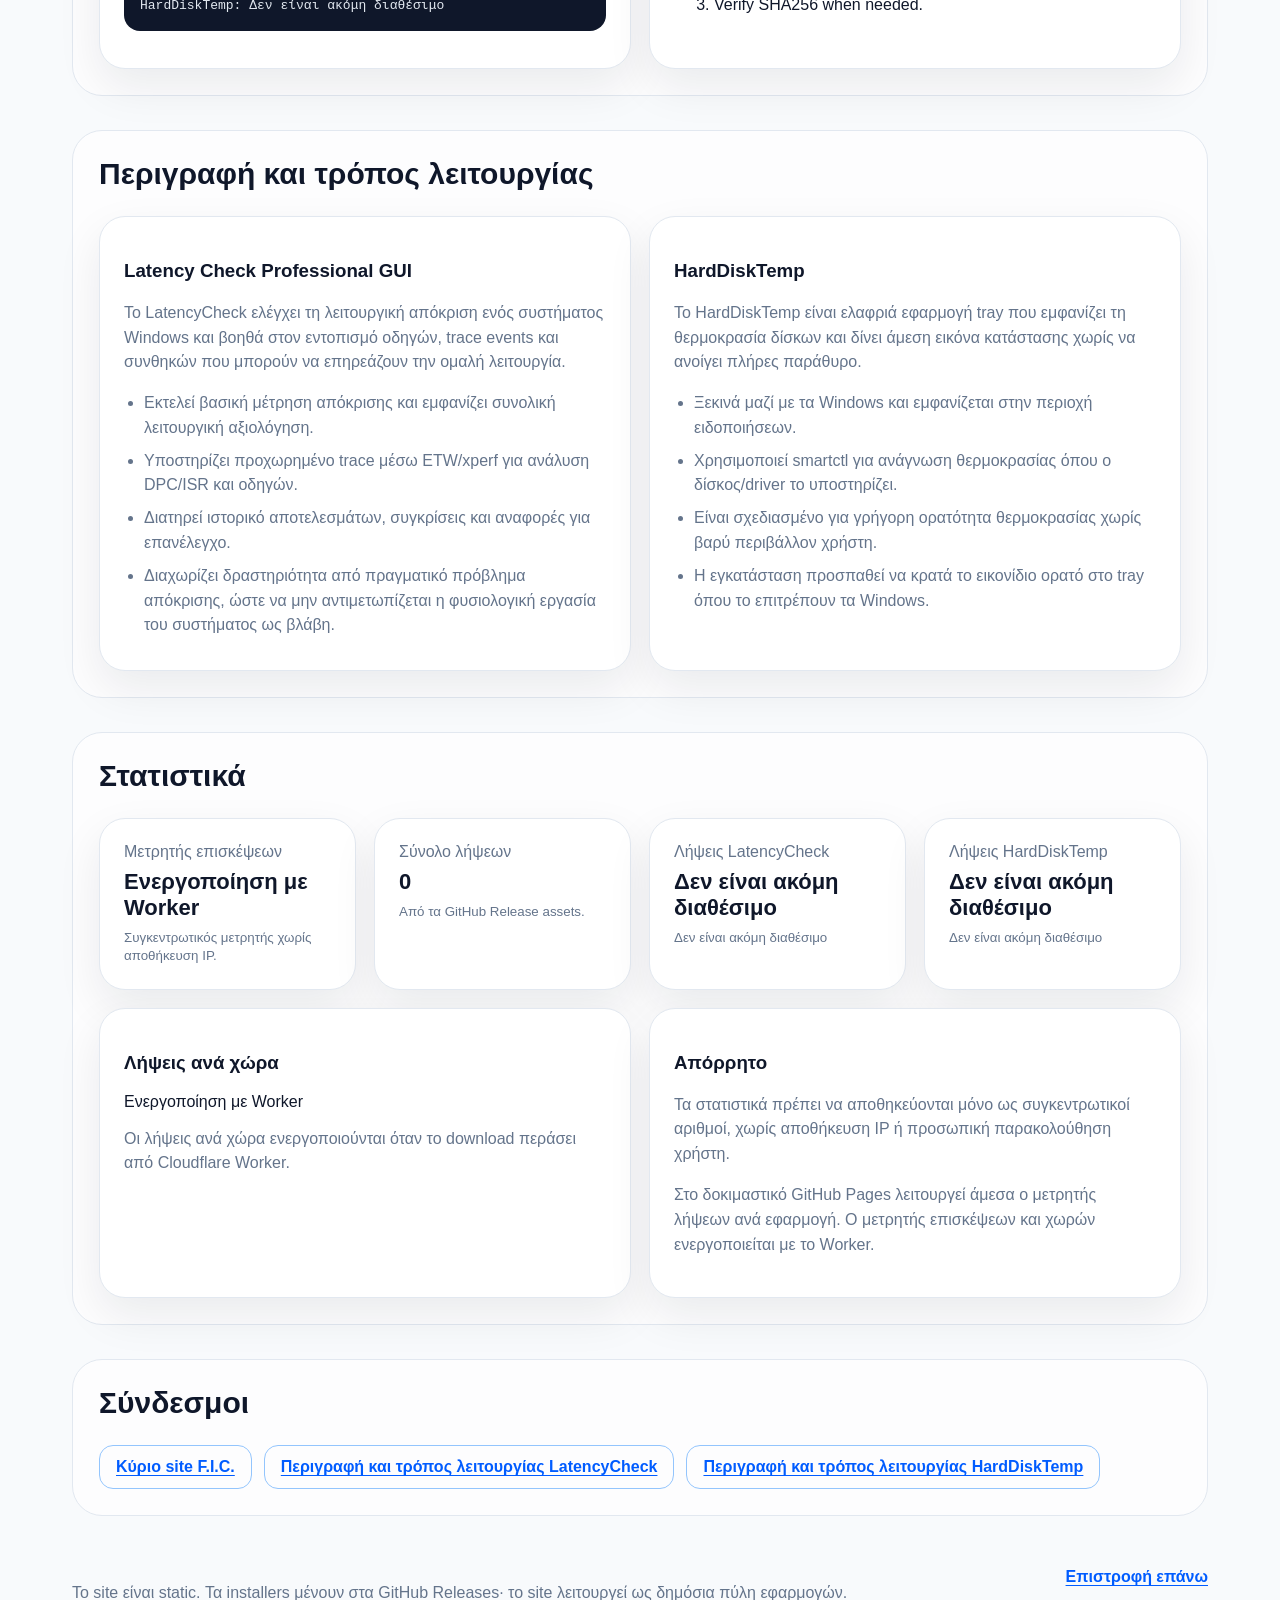
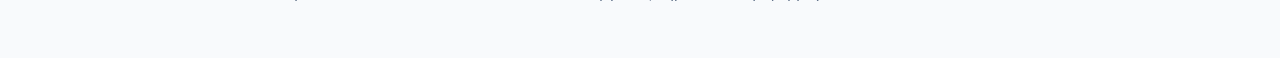
==== commit 3df24282: "Deploy FIC Windows Utilities site" ====
--- a/index.html
+++ b/index.html
@@ -209,6 +209,7 @@
   </footer>
 
   <script src="assets/js/translations.js"></script>
+  <script src="assets/js/worker-config.js"></script>
   <script src="assets/js/app.js"></script>
 </body>
 </html>
--- a/assets/css/styles.css
+++ b/assets/css/styles.css
@@ -11,7 +11,7 @@
 }
 *{box-sizing:border-box}
 html{scroll-behavior:smooth}
-body{margin:0;font-family:Segoe UI,Arial,sans-serif;background:linear-gradient(180deg,#0f172a 0%,#172554 340px,#f8fafc 341px);color:var(--text)}
+body{margin:0;font-family:Segoe UI,Arial,sans-serif;background:linear-gradient(180deg,#0f172a 0%,#172554 320px,#f8fafc 321px);color:var(--text)}
 a{color:inherit}
 .topbar{position:sticky;top:0;z-index:10;display:flex;gap:18px;align-items:center;justify-content:space-between;padding:14px 28px;background:rgba(15,23,42,.92);backdrop-filter:blur(10px);color:white;border-bottom:1px solid rgba(255,255,255,.12)}
 .brand{display:flex;align-items:center;gap:12px;min-width:260px}
@@ -24,11 +24,11 @@
 .language-box{display:flex;align-items:center;gap:8px;font-size:13px;color:#e2e8f0}
 select{border:1px solid rgba(255,255,255,.25);border-radius:10px;padding:8px 10px;background:#0b1224;color:white}
 main{max-width:1180px;margin:0 auto;padding:32px 22px}
-.hero{display:grid;grid-template-columns:1fr;gap:28px;align-items:center;min-height:360px;color:white}
-.eyebrow{text-transform:uppercase;letter-spacing:.18em;color:#93c5fd;font-size:13px}
-.hero h1{font-size:46px;line-height:1.05;margin:10px 0 14px}
-.hero p{font-size:18px;color:#dbeafe;max-width:760px}
-.hero-actions,.card-actions,.links-row{display:flex;gap:12px;flex-wrap:wrap;margin-top:18px}
+.hero{display:grid;grid-template-columns:1fr;gap:18px;align-items:start;min-height:270px;color:white;padding-top:12px;padding-bottom:38px}
+.eyebrow{text-transform:uppercase;letter-spacing:.18em;color:#dbeafe;font-size:13px;margin:0 0 10px}
+.hero h1{font-size:46px;line-height:1.04;margin:0 0 10px}
+.hero p{font-size:18px;color:#dbeafe;max-width:900px;margin:0;line-height:1.35}
+.hero-actions,.card-actions,.links-row{display:flex;gap:12px;flex-wrap:wrap;margin-top:14px}
 .button{display:inline-flex;align-items:center;justify-content:center;text-decoration:none;border-radius:14px;padding:12px 18px;font-weight:700;border:1px solid var(--line);transition:.16s ease}
 .button.primary{background:var(--accent);color:white;border-color:var(--accent)}
 .button.primary:hover{filter:brightness(1.08);transform:translateY(-1px)}
@@ -61,6 +61,7 @@
 @media (max-width:900px){
   .topbar{position:relative;align-items:flex-start;flex-direction:column}
   .hero,.apps-grid,.info-grid,.stats-grid{grid-template-columns:1fr}
+  .hero{min-height:250px;padding-top:8px;padding-bottom:30px}
   .hero h1{font-size:34px}
   .brand{min-width:unset}
 }
@@ -173,10 +174,14 @@
   }
 }
 
-.hero-content{max-width:900px;}
+.hero-content{max-width:980px;margin-top:0;padding-bottom:0}
 
 
 /* v17: the GitHub Releases hero panel is intentionally removed/hidden */
 .hero-panel {
   display: none !important;
 }
+
+/* v18 compact hero header: hero text moved higher in the blue frame */
+
+/* v19 blue frame and bottom gap: hero text stays within blue area with ~1cm space below */
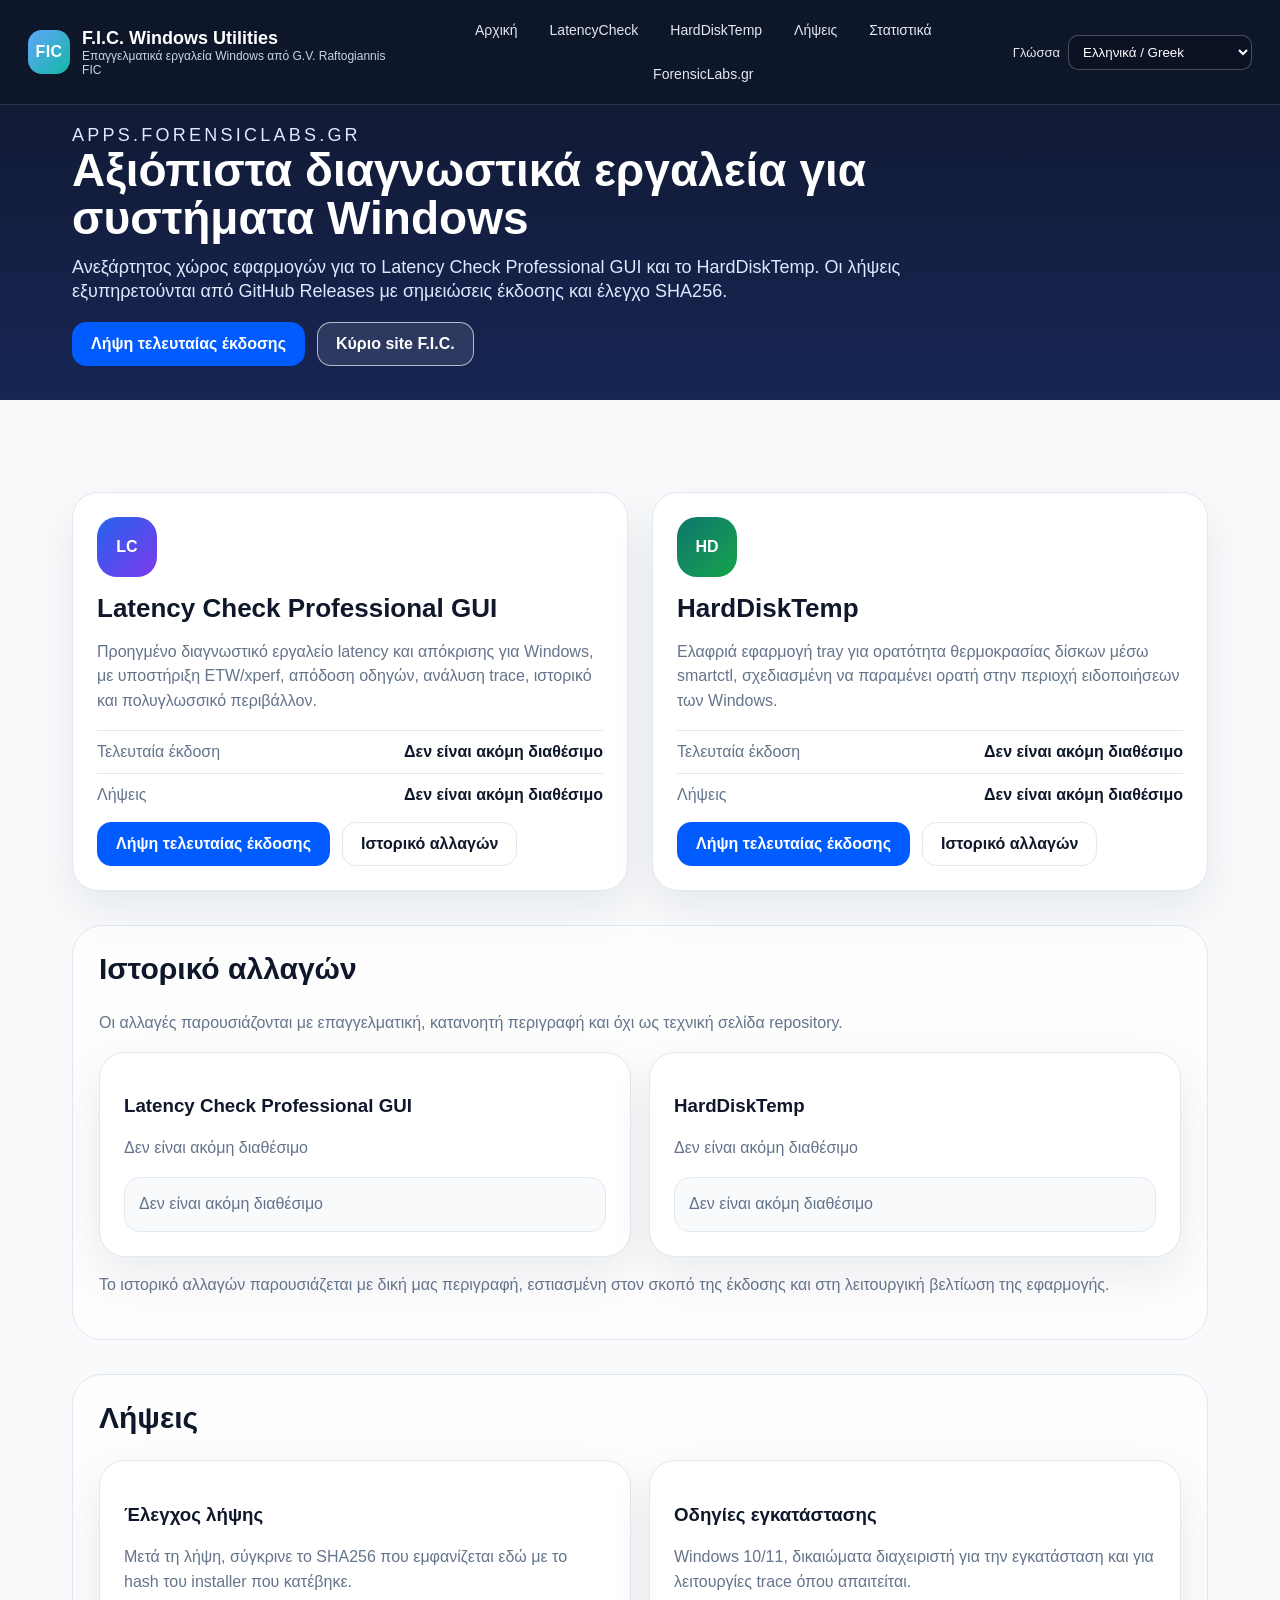
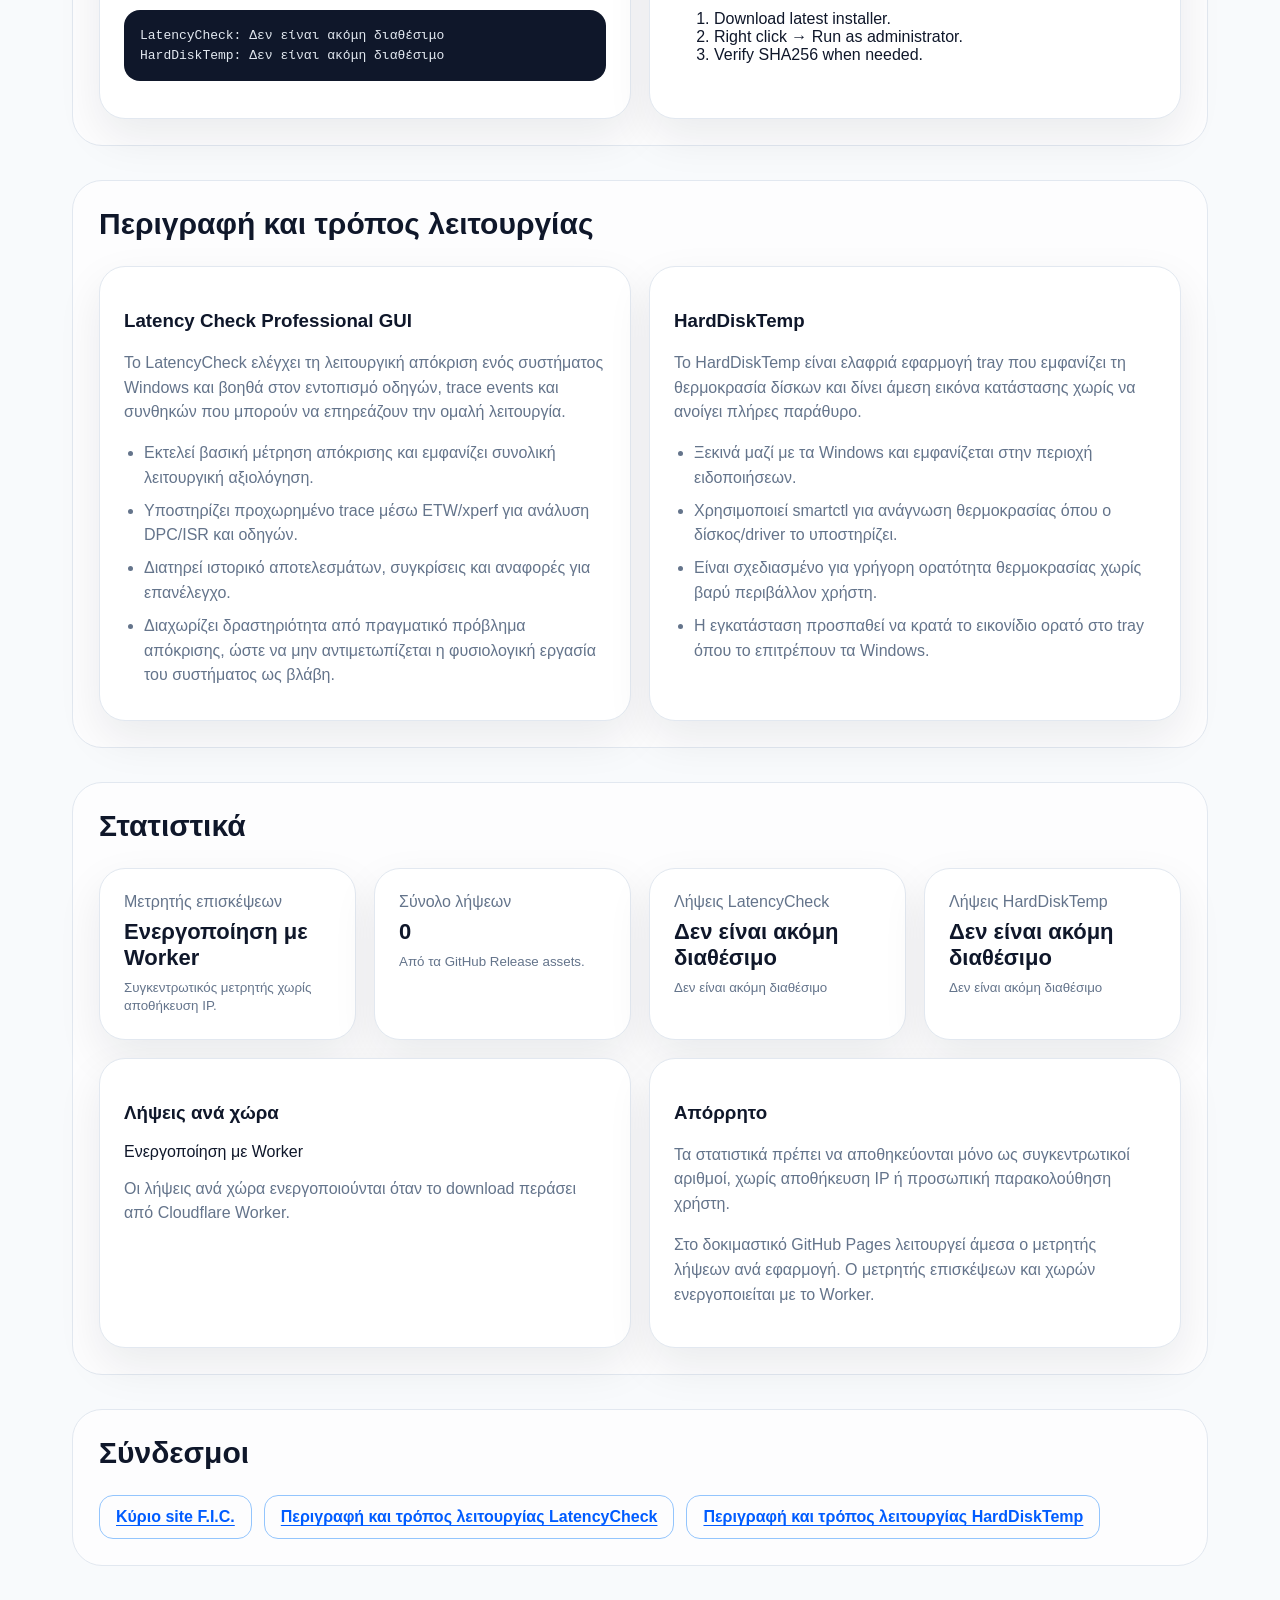
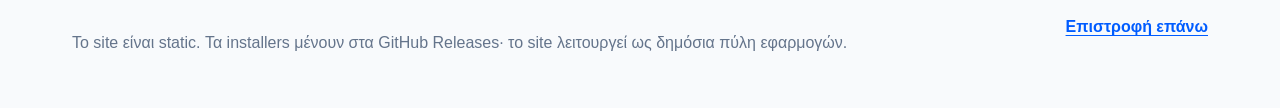
==== commit 5ae8ce62: "Deploy FIC Windows Utilities site" ====
--- a/index.html
+++ b/index.html
@@ -8,7 +8,8 @@
   <link rel="stylesheet" href="assets/css/styles.css">
 </head>
 <body>
-  <header class="topbar">
+  <div class="site-header">
+<header class="topbar">
     <div class="brand">
       <div class="brand-mark">FIC</div>
       <div>
@@ -30,8 +31,7 @@
     </label>
   </header>
 
-  <main>
-    <section id="home" class="hero">
+<section id="home" class="hero">
       <div class="hero-content">
         <p class="eyebrow">apps.forensiclabs.gr</p>
         <h1 data-i18n="hero_title">Αξιόπιστα διαγνωστικά εργαλεία για συστήματα Windows</h1>
@@ -42,6 +42,9 @@
         </div>
       </div>
     </section>
+  </div>
+
+  <main>
 
     <section class="apps-grid">
       <article id="latencycheck" class="app-card">
--- a/assets/css/styles.css
+++ b/assets/css/styles.css
@@ -11,7 +11,7 @@
 }
 *{box-sizing:border-box}
 html{scroll-behavior:smooth}
-body{margin:0;font-family:Segoe UI,Arial,sans-serif;background:linear-gradient(180deg,#0f172a 0%,#172554 320px,#f8fafc 321px);color:var(--text)}
+body{margin:0;font-family:Segoe UI,Arial,sans-serif;background:#f8fafc;color:var(--text)}
 a{color:inherit}
 .topbar{position:sticky;top:0;z-index:10;display:flex;gap:18px;align-items:center;justify-content:space-between;padding:14px 28px;background:rgba(15,23,42,.92);backdrop-filter:blur(10px);color:white;border-bottom:1px solid rgba(255,255,255,.12)}
 .brand{display:flex;align-items:center;gap:12px;min-width:260px}
@@ -24,11 +24,11 @@
 .language-box{display:flex;align-items:center;gap:8px;font-size:13px;color:#e2e8f0}
 select{border:1px solid rgba(255,255,255,.25);border-radius:10px;padding:8px 10px;background:#0b1224;color:white}
 main{max-width:1180px;margin:0 auto;padding:32px 22px}
-.hero{display:grid;grid-template-columns:1fr;gap:18px;align-items:start;min-height:270px;color:white;padding-top:12px;padding-bottom:38px}
+.hero{display:grid;grid-template-columns:1fr;gap:16px;align-items:start;color:white;padding-top:14px;padding-bottom:0;min-height:0}
 .eyebrow{text-transform:uppercase;letter-spacing:.18em;color:#dbeafe;font-size:13px;margin:0 0 10px}
-.hero h1{font-size:46px;line-height:1.04;margin:0 0 10px}
+.hero h1{font-size:46px;line-height:1.04;margin:0 0 12px}
 .hero p{font-size:18px;color:#dbeafe;max-width:900px;margin:0;line-height:1.35}
-.hero-actions,.card-actions,.links-row{display:flex;gap:12px;flex-wrap:wrap;margin-top:14px}
+.hero-actions,.card-actions,.links-row{display:flex;gap:12px;flex-wrap:wrap;margin-top:18px}
 .button{display:inline-flex;align-items:center;justify-content:center;text-decoration:none;border-radius:14px;padding:12px 18px;font-weight:700;border:1px solid var(--line);transition:.16s ease}
 .button.primary{background:var(--accent);color:white;border-color:var(--accent)}
 .button.primary:hover{filter:brightness(1.08);transform:translateY(-1px)}
@@ -61,8 +61,9 @@
 @media (max-width:900px){
   .topbar{position:relative;align-items:flex-start;flex-direction:column}
   .hero,.apps-grid,.info-grid,.stats-grid{grid-template-columns:1fr}
-  .hero{min-height:250px;padding-top:8px;padding-bottom:30px}
+  .hero{padding-top:10px;padding-bottom:0}
   .hero h1{font-size:34px}
+  .site-header{padding-bottom:48px;margin-bottom:34px}
   .brand{min-width:unset}
 }
 
@@ -185,3 +186,297 @@
 /* v18 compact hero header: hero text moved higher in the blue frame */
 
 /* v19 blue frame and bottom gap: hero text stays within blue area with ~1cm space below */
+
+.site-header{background:linear-gradient(180deg,#0f172a 0%,#172554 100%);color:white;padding-bottom:56px;margin-bottom:38px;overflow:hidden}
+
+
+.hero-actions .button.ghost {
+  color: #ffffff;
+  border-color: rgba(255,255,255,.55);
+  background: rgba(255,255,255,.10);
+}
+
+.hero-actions .button.ghost:hover,
+.hero-actions .button.ghost:focus {
+  color: #ffffff;
+  background: rgba(255,255,255,.18);
+  border-color: rgba(255,255,255,.80);
+}
+
+/* v28: blue header contains hero/buttons; clear blank gap below */
+
+
+/* v29 DEFINITIVE HEADER FIX
+   - Solid blue frame stays visible.
+   - All hero text/buttons stay inside blue.
+   - Real blank gap exists below blue before next content.
+   - No faded/washed-out hero text. */
+body {
+  margin: 0 !important;
+  font-family: Segoe UI, Arial, sans-serif !important;
+  background: #f8fafc !important;
+  color: var(--text) !important;
+}
+
+.site-header {
+  background: linear-gradient(180deg, #0f172a 0%, #172554 100%) !important;
+  color: #ffffff !important;
+  margin: 0 0 38px 0 !important;
+  padding: 0 0 34px 0 !important;
+  opacity: 1 !important;
+  filter: none !important;
+  overflow: visible !important;
+}
+
+.site-header .topbar {
+  color: #ffffff !important;
+}
+
+.hero {
+  display: block !important;
+  color: #ffffff !important;
+  padding-top: 18px !important;
+  padding-bottom: 0 !important;
+  min-height: 0 !important;
+  opacity: 1 !important;
+  filter: none !important;
+}
+
+.hero-content {
+  max-width: 980px !important;
+  margin: 0 !important;
+  padding: 0 !important;
+  opacity: 1 !important;
+  filter: none !important;
+}
+
+.eyebrow {
+  text-transform: uppercase !important;
+  letter-spacing: .18em !important;
+  color: #dbeafe !important;
+  font-size: 13px !important;
+  margin: 0 0 10px 0 !important;
+  opacity: 1 !important;
+  background: transparent !important;
+}
+
+.hero h1 {
+  font-size: 46px !important;
+  line-height: 1.04 !important;
+  margin: 0 0 12px 0 !important;
+  color: #ffffff !important;
+  opacity: 1 !important;
+  text-shadow: none !important;
+}
+
+.hero p {
+  font-size: 18px !important;
+  line-height: 1.35 !important;
+  color: #dbeafe !important;
+  max-width: 900px !important;
+  margin: 0 !important;
+  opacity: 1 !important;
+}
+
+.hero-actions {
+  display: flex !important;
+  gap: 12px !important;
+  flex-wrap: wrap !important;
+  margin-top: 18px !important;
+  margin-bottom: 0 !important;
+  position: relative !important;
+  z-index: 2 !important;
+}
+
+.hero-actions .button {
+  position: relative !important;
+  z-index: 2 !important;
+  opacity: 1 !important;
+}
+
+.hero-actions .button.ghost {
+  color: #ffffff !important;
+  border-color: rgba(255,255,255,.65) !important;
+  background: rgba(255,255,255,.10) !important;
+}
+
+.hero-actions .button.ghost:hover,
+.hero-actions .button.ghost:focus {
+  color: #ffffff !important;
+  background: rgba(255,255,255,.18) !important;
+  border-color: rgba(255,255,255,.90) !important;
+}
+
+main.container,
+.container.main,
+main {
+  margin-top: 0 !important;
+}
+
+/* Ensure first content starts only after header's bottom gap, not underneath it. */
+.site-header + main,
+.site-header + .container,
+.site-header + section {
+  margin-top: 0 !important;
+}
+
+@media (max-width: 900px) {
+  .site-header {
+    margin-bottom: 34px !important;
+    padding-bottom: 30px !important;
+  }
+  .hero {
+    padding-top: 12px !important;
+  }
+  .hero h1 {
+    font-size: 34px !important;
+  }
+}
+
+
+/* v30 REAL STRUCTURE HEADER FIX
+   The HTML now has a real .site-header wrapper around .topbar + .hero.
+   This fixes the faded/white hero by giving the header an actual blue background. */
+html {
+  scroll-behavior: smooth !important;
+}
+
+body {
+  margin: 0 !important;
+  font-family: Segoe UI, Arial, sans-serif !important;
+  background: #f8fafc !important;
+  color: var(--text) !important;
+}
+
+.site-header {
+  display: block !important;
+  background: linear-gradient(180deg, #0f172a 0%, #172554 100%) !important;
+  color: #ffffff !important;
+  margin: 0 0 38px 0 !important;     /* THE REQUESTED BLANK GAP BELOW BLUE */
+  padding: 0 0 34px 0 !important;    /* blue area continues below the buttons */
+  opacity: 1 !important;
+  filter: none !important;
+  overflow: visible !important;
+}
+
+.site-header .topbar {
+  position: sticky !important;
+  top: 0 !important;
+  z-index: 20 !important;
+  display: flex !important;
+  gap: 18px !important;
+  align-items: center !important;
+  justify-content: space-between !important;
+  padding: 14px 28px !important;
+  background: rgba(15, 23, 42, .92) !important;
+  color: #ffffff !important;
+  border-bottom: 1px solid rgba(255,255,255,.12) !important;
+  backdrop-filter: blur(10px) !important;
+}
+
+.site-header .hero {
+  display: block !important;
+  max-width: 1180px !important;
+  margin: 0 auto !important;
+  color: #ffffff !important;
+  padding: 18px 22px 0 22px !important;
+  min-height: 0 !important;
+  opacity: 1 !important;
+  filter: none !important;
+}
+
+.site-header .hero-content {
+  max-width: 980px !important;
+  margin: 0 !important;
+  padding: 0 !important;
+  opacity: 1 !important;
+  filter: none !important;
+}
+
+.site-header .eyebrow {
+  text-transform: uppercase !important;
+  letter-spacing: .18em !important;
+  color: #dbeafe !important;
+  font-size: 13px !important;
+  margin: 0 0 10px 0 !important;
+  opacity: 1 !important;
+  background: transparent !important;
+}
+
+.site-header .hero h1 {
+  font-size: 46px !important;
+  line-height: 1.04 !important;
+  margin: 0 0 12px 0 !important;
+  color: #ffffff !important;
+  opacity: 1 !important;
+  text-shadow: none !important;
+}
+
+.site-header .hero p {
+  font-size: 18px !important;
+  line-height: 1.35 !important;
+  color: #dbeafe !important;
+  max-width: 900px !important;
+  margin: 0 !important;
+  opacity: 1 !important;
+}
+
+.site-header .hero-actions {
+  display: flex !important;
+  gap: 12px !important;
+  flex-wrap: wrap !important;
+  margin-top: 18px !important;
+  margin-bottom: 0 !important;
+  position: relative !important;
+  z-index: 2 !important;
+}
+
+.site-header .hero-actions .button {
+  position: relative !important;
+  z-index: 2 !important;
+  opacity: 1 !important;
+}
+
+.site-header .hero-actions .button.ghost {
+  color: #ffffff !important;
+  border-color: rgba(255,255,255,.65) !important;
+  background: rgba(255,255,255,.10) !important;
+}
+
+.site-header .hero-actions .button.ghost:hover,
+.site-header .hero-actions .button.ghost:focus {
+  color: #ffffff !important;
+  background: rgba(255,255,255,.18) !important;
+  border-color: rgba(255,255,255,.90) !important;
+}
+
+/* main starts after the blue-header blank gap */
+body > main {
+  max-width: 1180px !important;
+  margin: 0 auto !important;
+  padding: 32px 22px !important;
+  background: transparent !important;
+}
+
+/* Remove old hero-panel completely */
+.hero-panel {
+  display: none !important;
+}
+
+@media (max-width: 900px) {
+  .site-header {
+    margin-bottom: 34px !important;
+    padding-bottom: 30px !important;
+  }
+  .site-header .topbar {
+    position: relative !important;
+    align-items: flex-start !important;
+    flex-direction: column !important;
+  }
+  .site-header .hero {
+    padding-top: 12px !important;
+  }
+  .site-header .hero h1 {
+    font-size: 34px !important;
+  }
+}
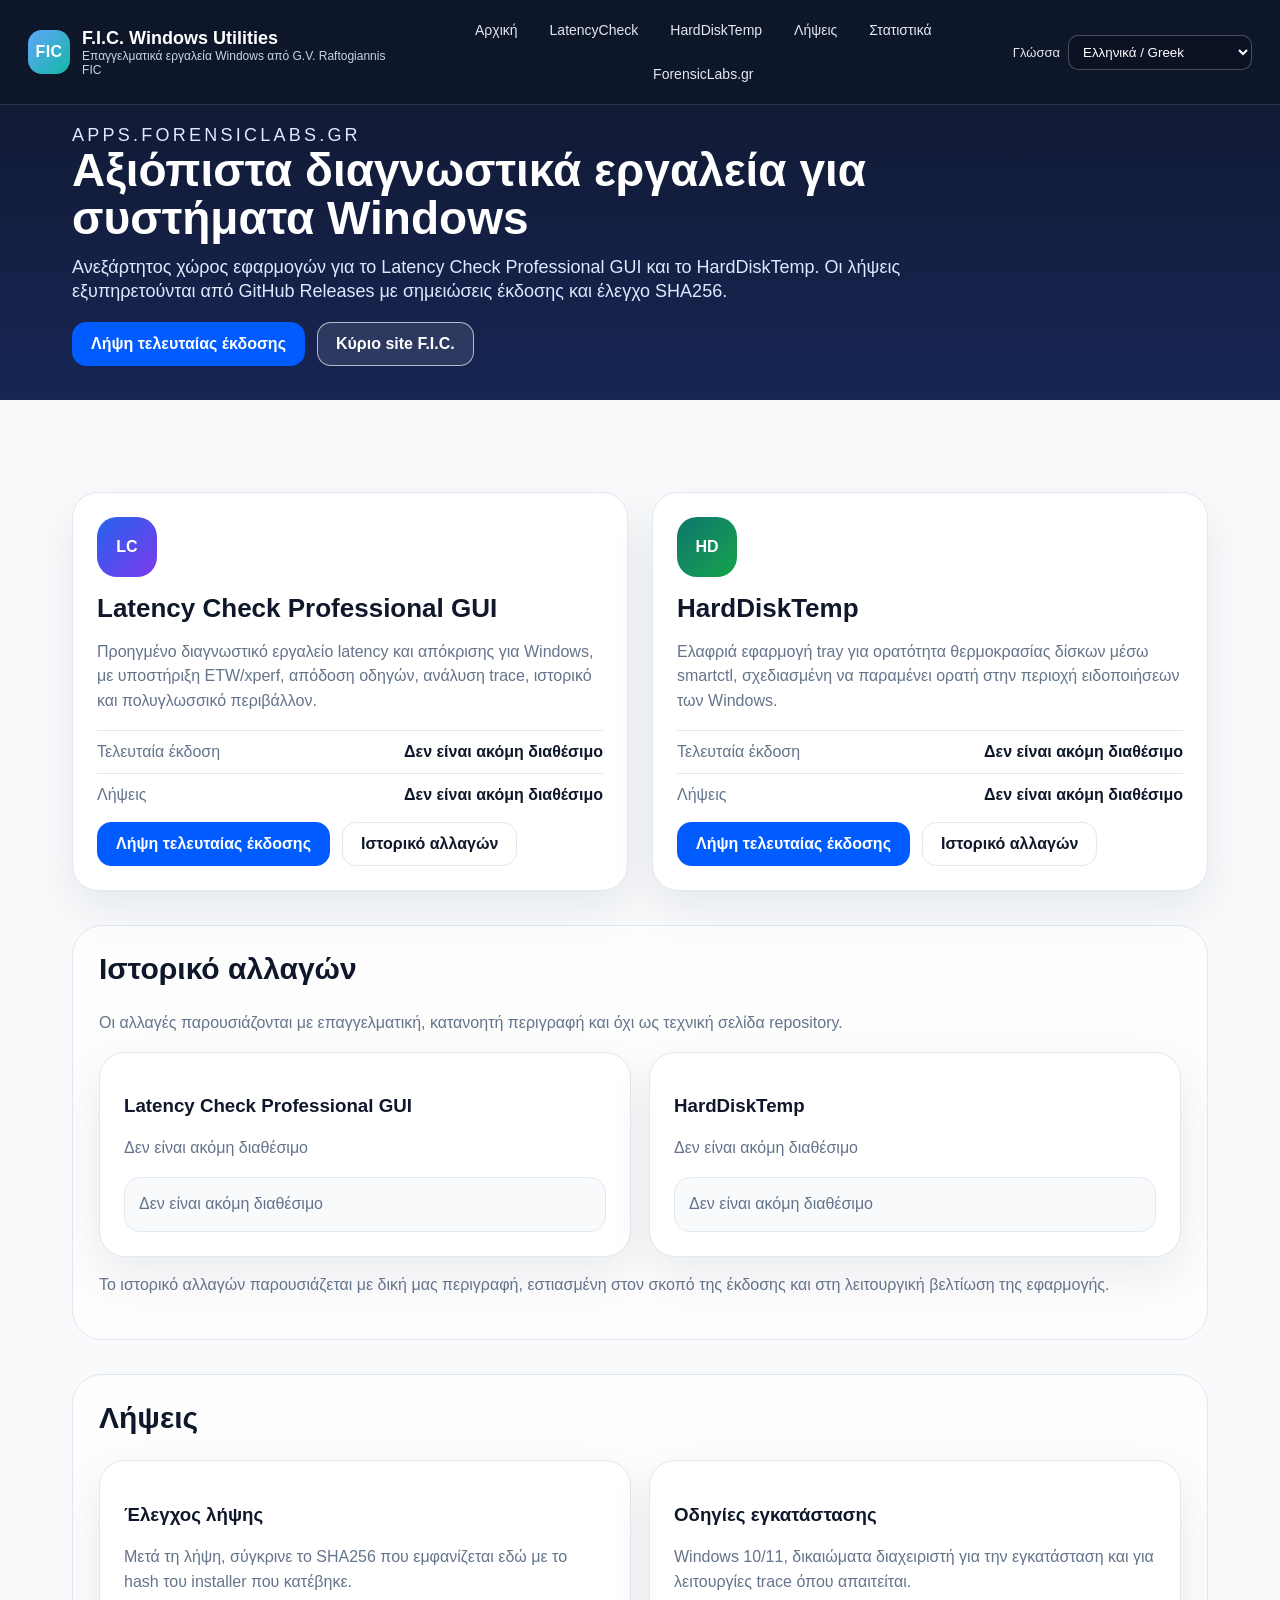
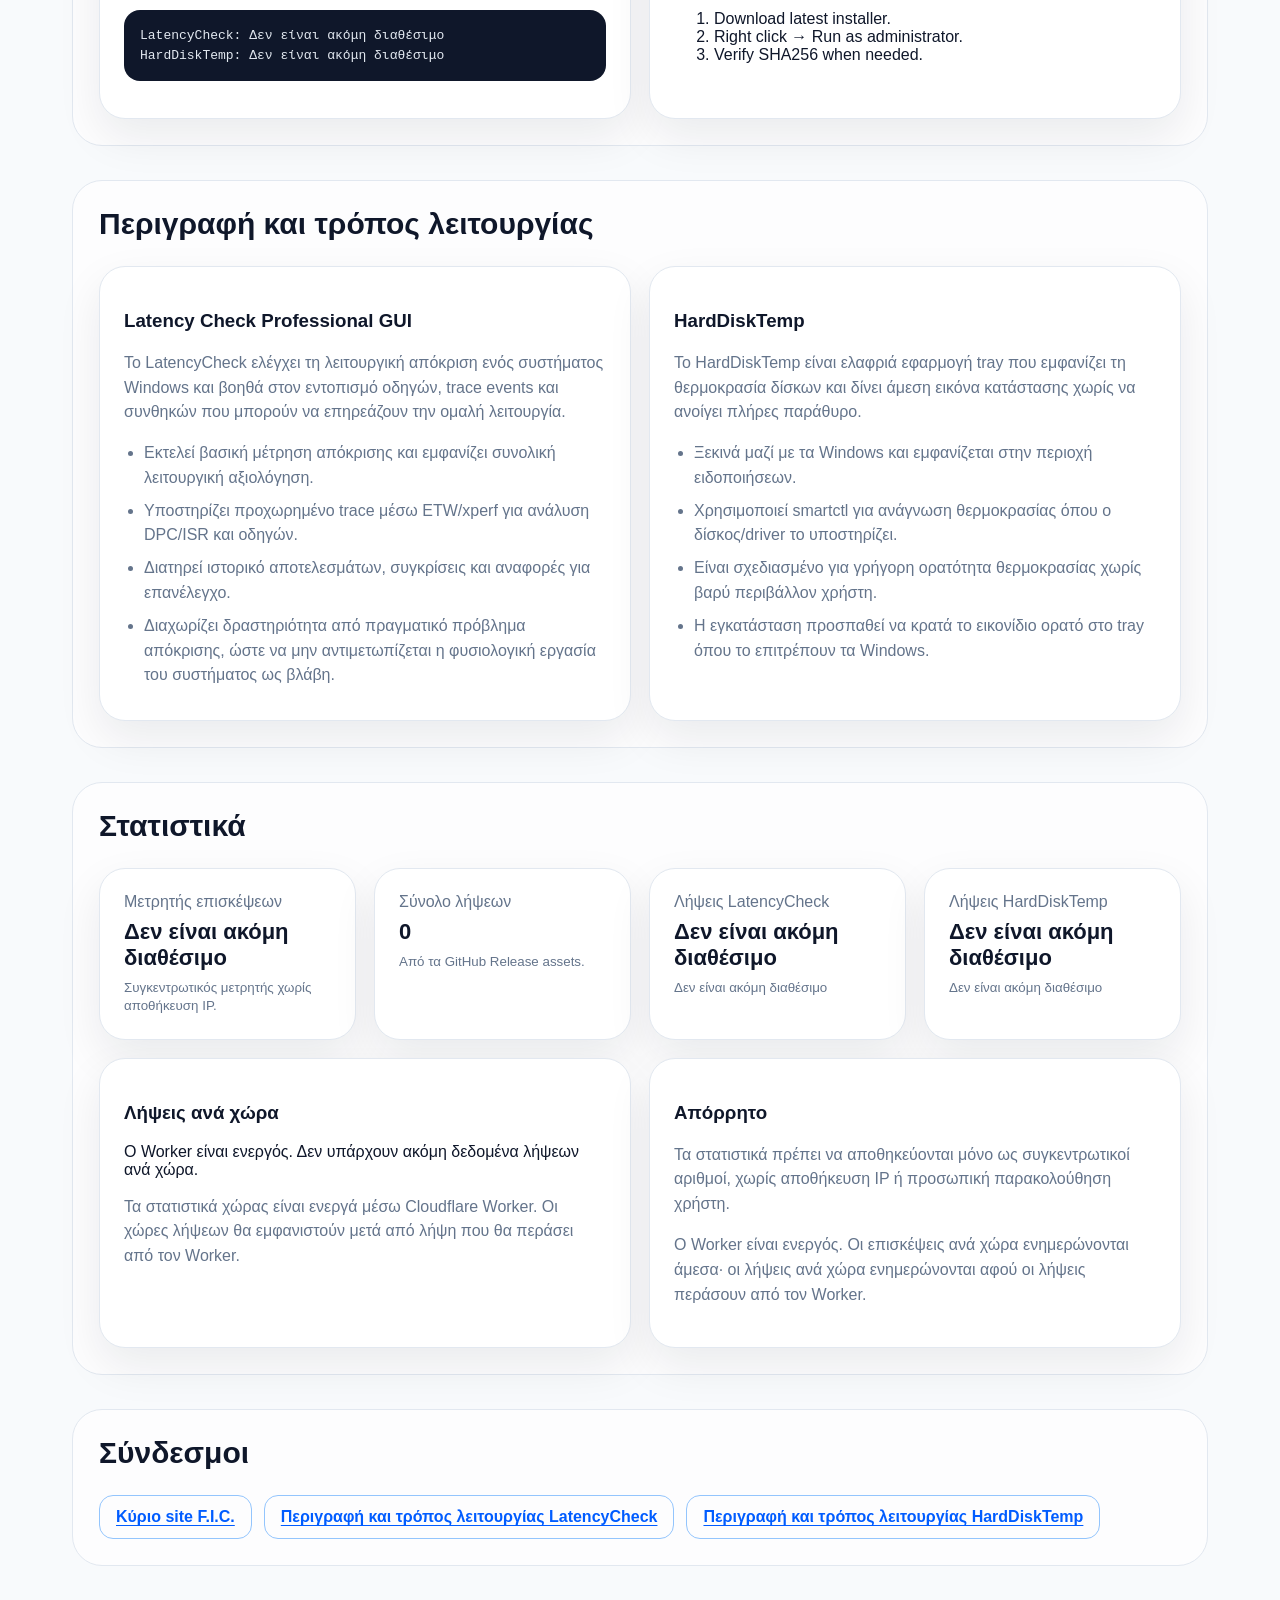
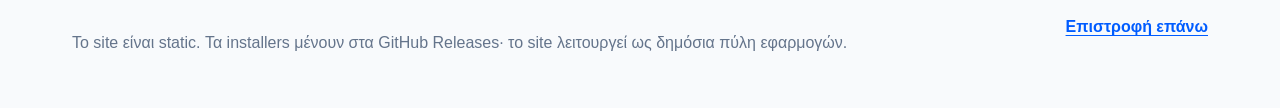
==== commit 06593e21: "Deploy FIC Windows Utilities site" ====
--- a/index.html
+++ b/index.html
@@ -1,10 +1,15 @@
 <!doctype html>
 <html lang="el" dir="ltr">
 <head>
+  <meta property="og:url" content="https://raftog.github.io/FIC-Windows-Utilities-Site/">
+  <meta property="og:description" content="Official F.I.C. Windows Utilities page for LatencyCheck and HardDiskTemp.">
+  <meta property="og:site_name" content="F.I.C. Windows Utilities">
+  <meta property="og:title" content="F.I.C. Windows Utilities">
+  <meta name="application-name" content="F.I.C. Windows Utilities">
   <meta charset="utf-8">
   <meta name="viewport" content="width=device-width, initial-scale=1">
   <title>F.I.C. Windows Utilities</title>
-  <meta name="description" content="F.I.C. Windows Utilities - LatencyCheck and HardDiskTemp downloads, changelog, SHA256 and installation instructions.">
+  <meta name="description" content="Official F.I.C. Windows Utilities page for LatencyCheck and HardDiskTemp downloads, changelog, SHA256 verification and statistics.">
   <link rel="stylesheet" href="assets/css/styles.css">
 </head>
 <body>
@@ -33,7 +38,7 @@
 
 <section id="home" class="hero">
       <div class="hero-content">
-        <p class="eyebrow">apps.forensiclabs.gr</p>
+        <p class="eyebrow">APPS.FORENSICLABS.GR</p>
         <h1 data-i18n="hero_title">Αξιόπιστα διαγνωστικά εργαλεία για συστήματα Windows</h1>
         <p data-i18n="hero_text">Ανεξάρτητος χώρος εφαρμογών για το Latency Check Professional GUI και το HardDiskTemp.</p>
         <div class="hero-actions">
--- a/assets/css/styles.css
+++ b/assets/css/styles.css
@@ -480,3 +480,12 @@
     font-size: 34px !important;
   }
 }
+
+
+.counter-empty {
+  padding: 12px 14px;
+  border: 1px dashed var(--line);
+  border-radius: 14px;
+  color: var(--muted);
+  background: #f8fafc;
+}
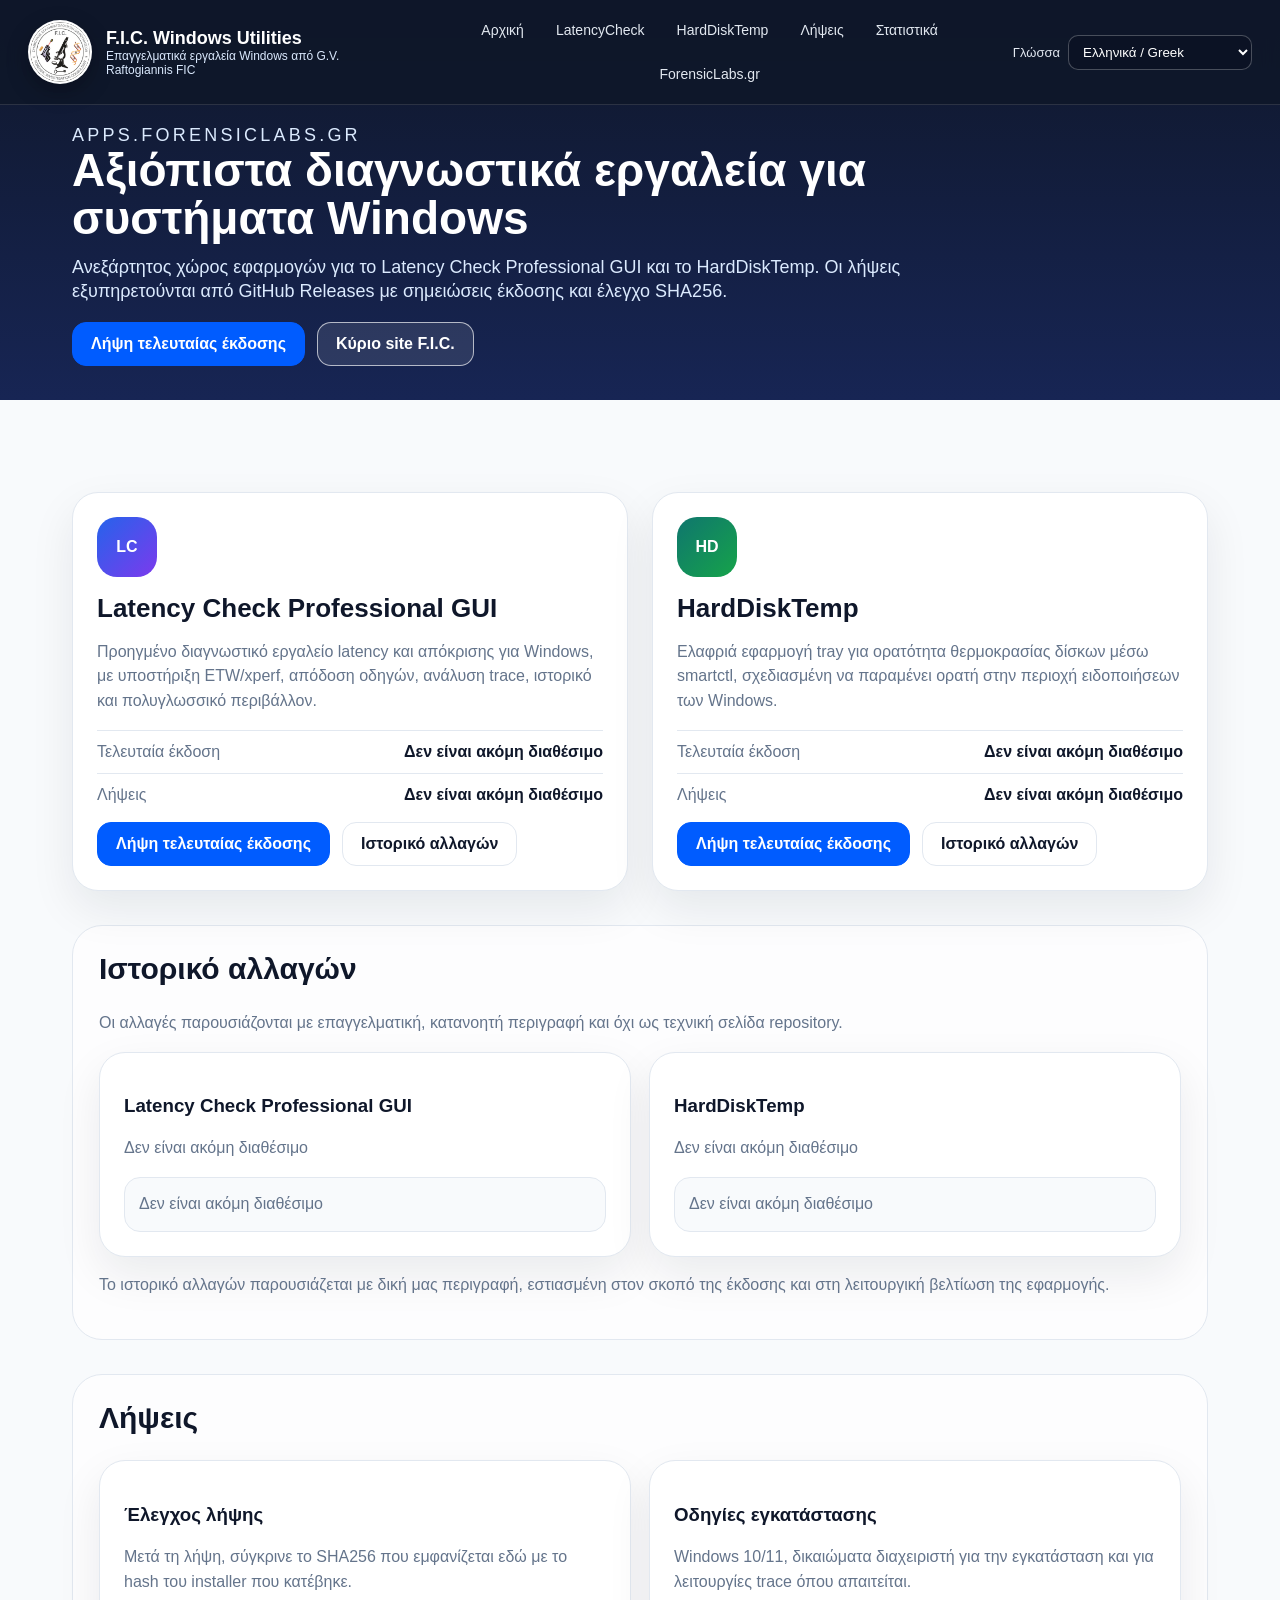
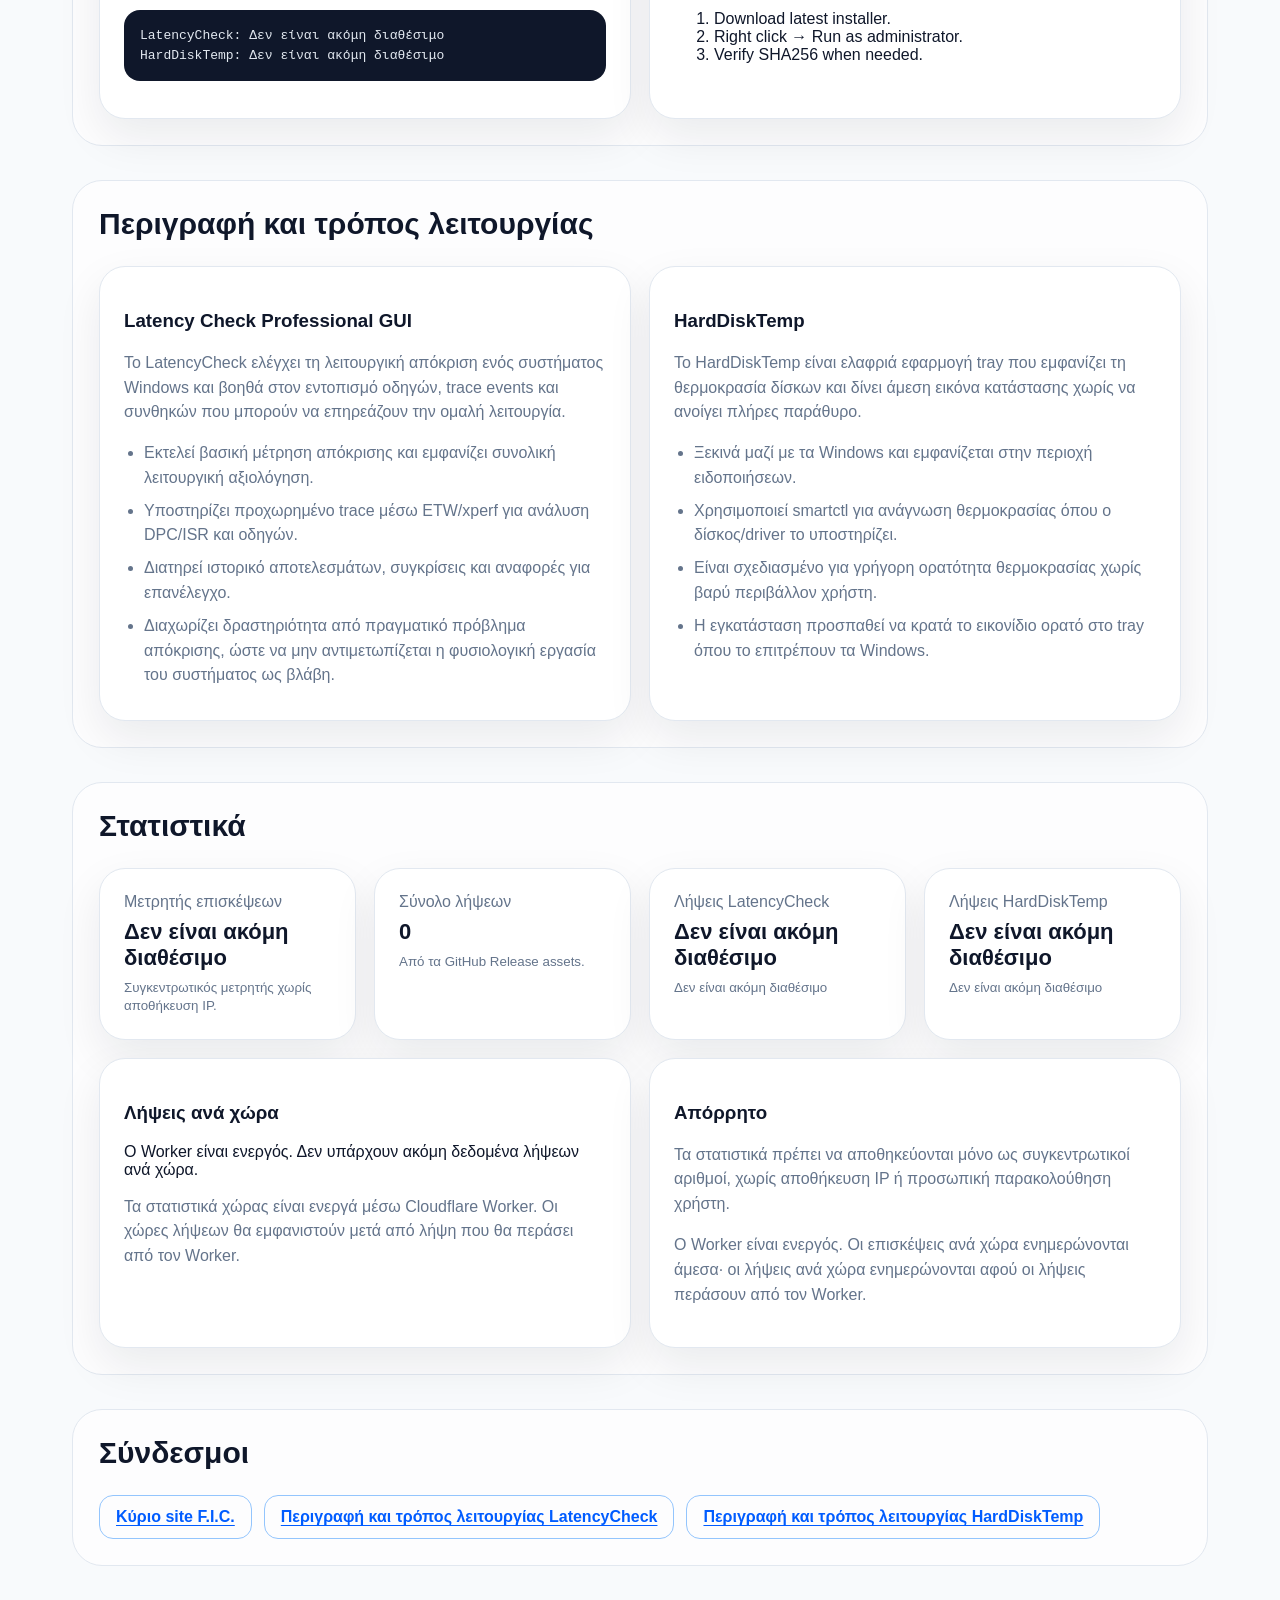
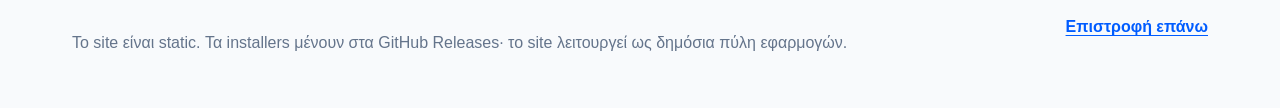
==== commit 3eaf23c8: "Deploy FIC Windows Utilities site" ====
--- a/index.html
+++ b/index.html
@@ -1,7 +1,8 @@
 <!doctype html>
 <html lang="el" dir="ltr">
 <head>
-  <meta property="og:url" content="https://raftog.github.io/FIC-Windows-Utilities-Site/">
+  <meta property="og:image" content="https://apps.forensiclabs.gr/assets/img/fic-emblem.png">
+  <meta property="og:url" content="https://APPS.FORENSICLABS.GR/">
   <meta property="og:description" content="Official F.I.C. Windows Utilities page for LatencyCheck and HardDiskTemp.">
   <meta property="og:site_name" content="F.I.C. Windows Utilities">
   <meta property="og:title" content="F.I.C. Windows Utilities">
@@ -9,14 +10,14 @@
   <meta charset="utf-8">
   <meta name="viewport" content="width=device-width, initial-scale=1">
   <title>F.I.C. Windows Utilities</title>
-  <meta name="description" content="Official F.I.C. Windows Utilities page for LatencyCheck and HardDiskTemp downloads, changelog, SHA256 verification and statistics.">
+  <meta name="description" content="Official F.I.C. Windows utilities page for LatencyCheck and HardDiskTemp downloads, changelog, SHA256 verification and statistics.">
   <link rel="stylesheet" href="assets/css/styles.css">
 </head>
 <body>
   <div class="site-header">
 <header class="topbar">
     <div class="brand">
-      <div class="brand-mark">FIC</div>
+      <span class="brand-mark emblem-mark"><img src="assets/img/fic-emblem-topbar.png" alt="F.I.C. emblem"></span>
       <div>
         <div class="brand-title" data-i18n="title">F.I.C. Windows Utilities</div>
         <div class="brand-subtitle" data-i18n="subtitle">Επαγγελματικά εργαλεία Windows από G.V. Raftogiannis FIC</div>
--- a/assets/css/styles.css
+++ b/assets/css/styles.css
@@ -489,3 +489,53 @@
   color: var(--muted);
   background: #f8fafc;
 }
+
+
+/* v34 F.I.C. emblem in the top header */
+.brand {
+  display: flex !important;
+  align-items: center !important;
+  gap: 14px !important;
+}
+
+.brand-mark.emblem-mark {
+  width: 64px !important;
+  height: 64px !important;
+  min-width: 64px !important;
+  border-radius: 50% !important;
+  padding: 0 !important;
+  background: #ffffff !important;
+  border: 2px solid rgba(255,255,255,.75) !important;
+  box-shadow: 0 8px 22px rgba(0,0,0,.25) !important;
+  overflow: hidden !important;
+  display: flex !important;
+  align-items: center !important;
+  justify-content: center !important;
+}
+
+.brand-mark.emblem-mark img {
+  width: 100% !important;
+  height: 100% !important;
+  object-fit: contain !important;
+  display: block !important;
+  border-radius: 50% !important;
+}
+
+.brand-title,
+.brand strong {
+  color: #ffffff !important;
+}
+
+.brand-subtitle,
+.brand small,
+.brand span:not(.brand-mark):not(.emblem-mark) {
+  color: #dbeafe !important;
+}
+
+@media (max-width: 900px) {
+  .brand-mark.emblem-mark {
+    width: 56px !important;
+    height: 56px !important;
+    min-width: 56px !important;
+  }
+}
